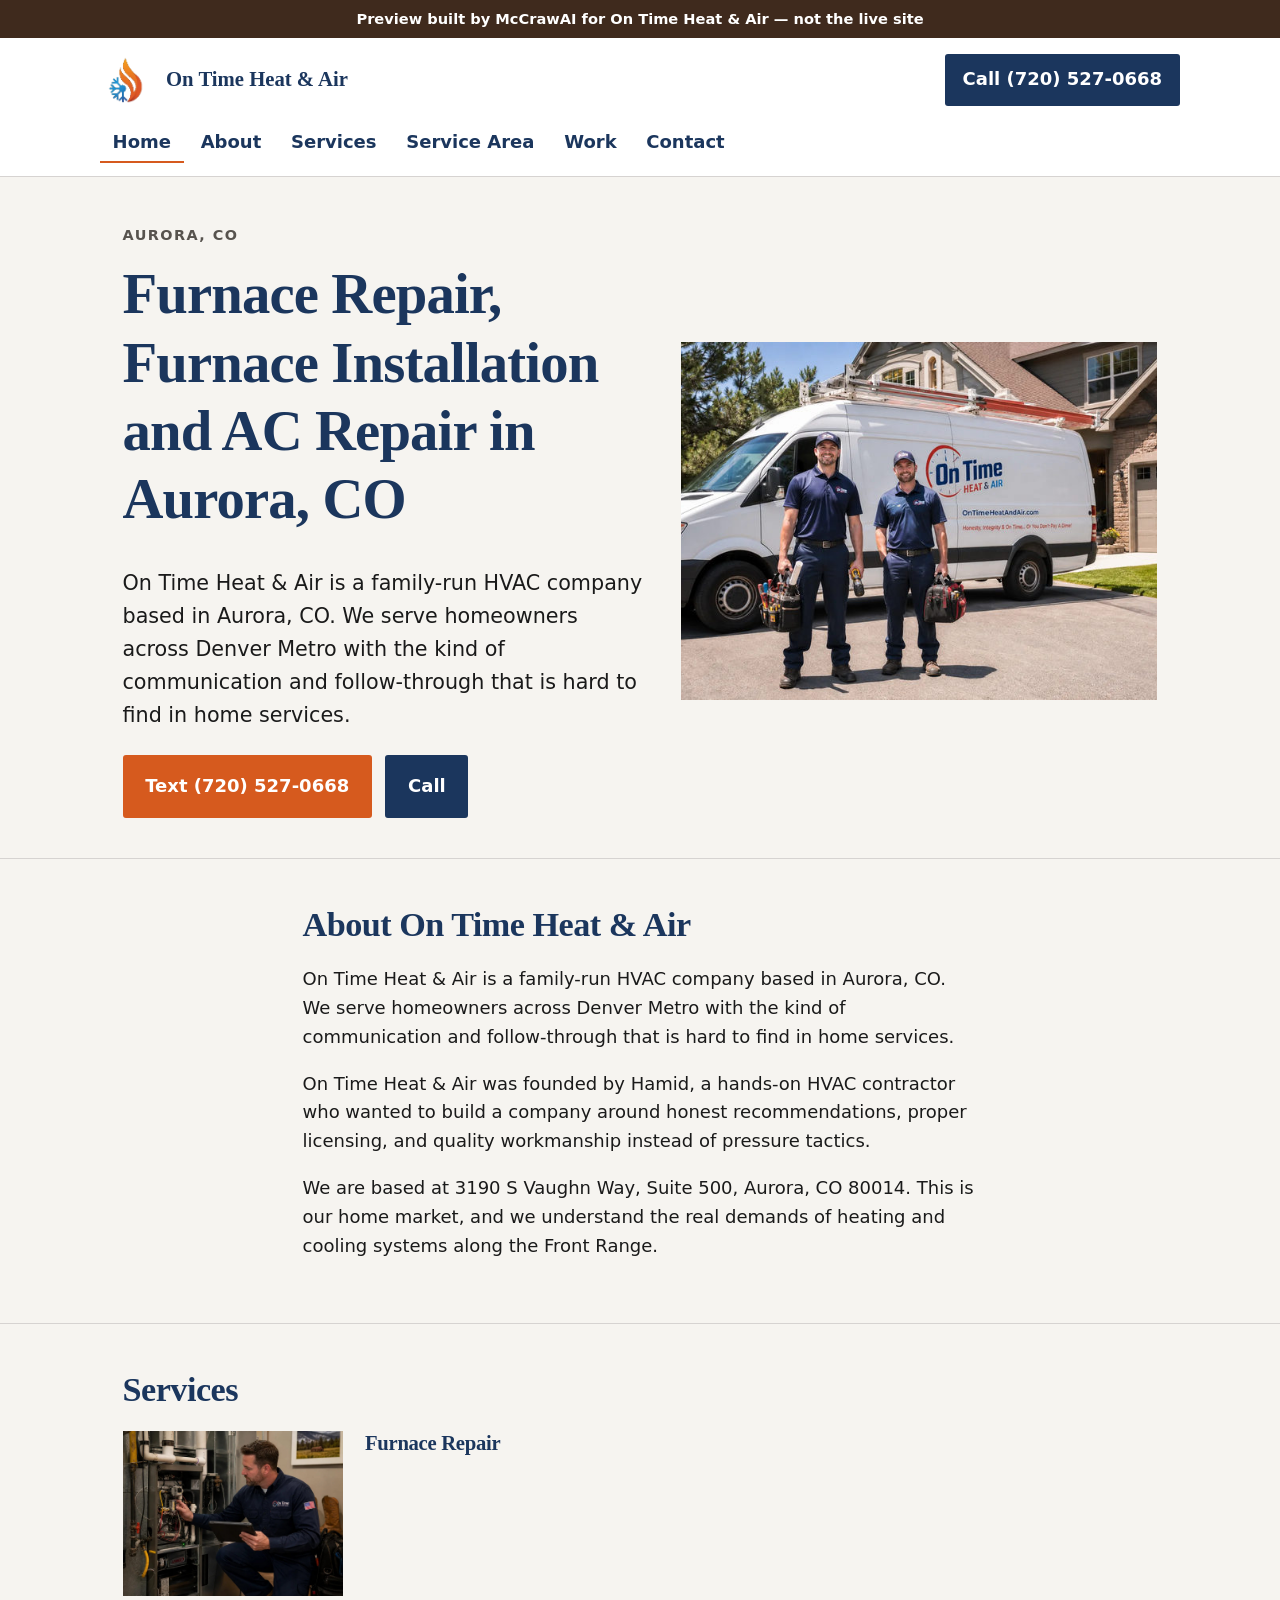
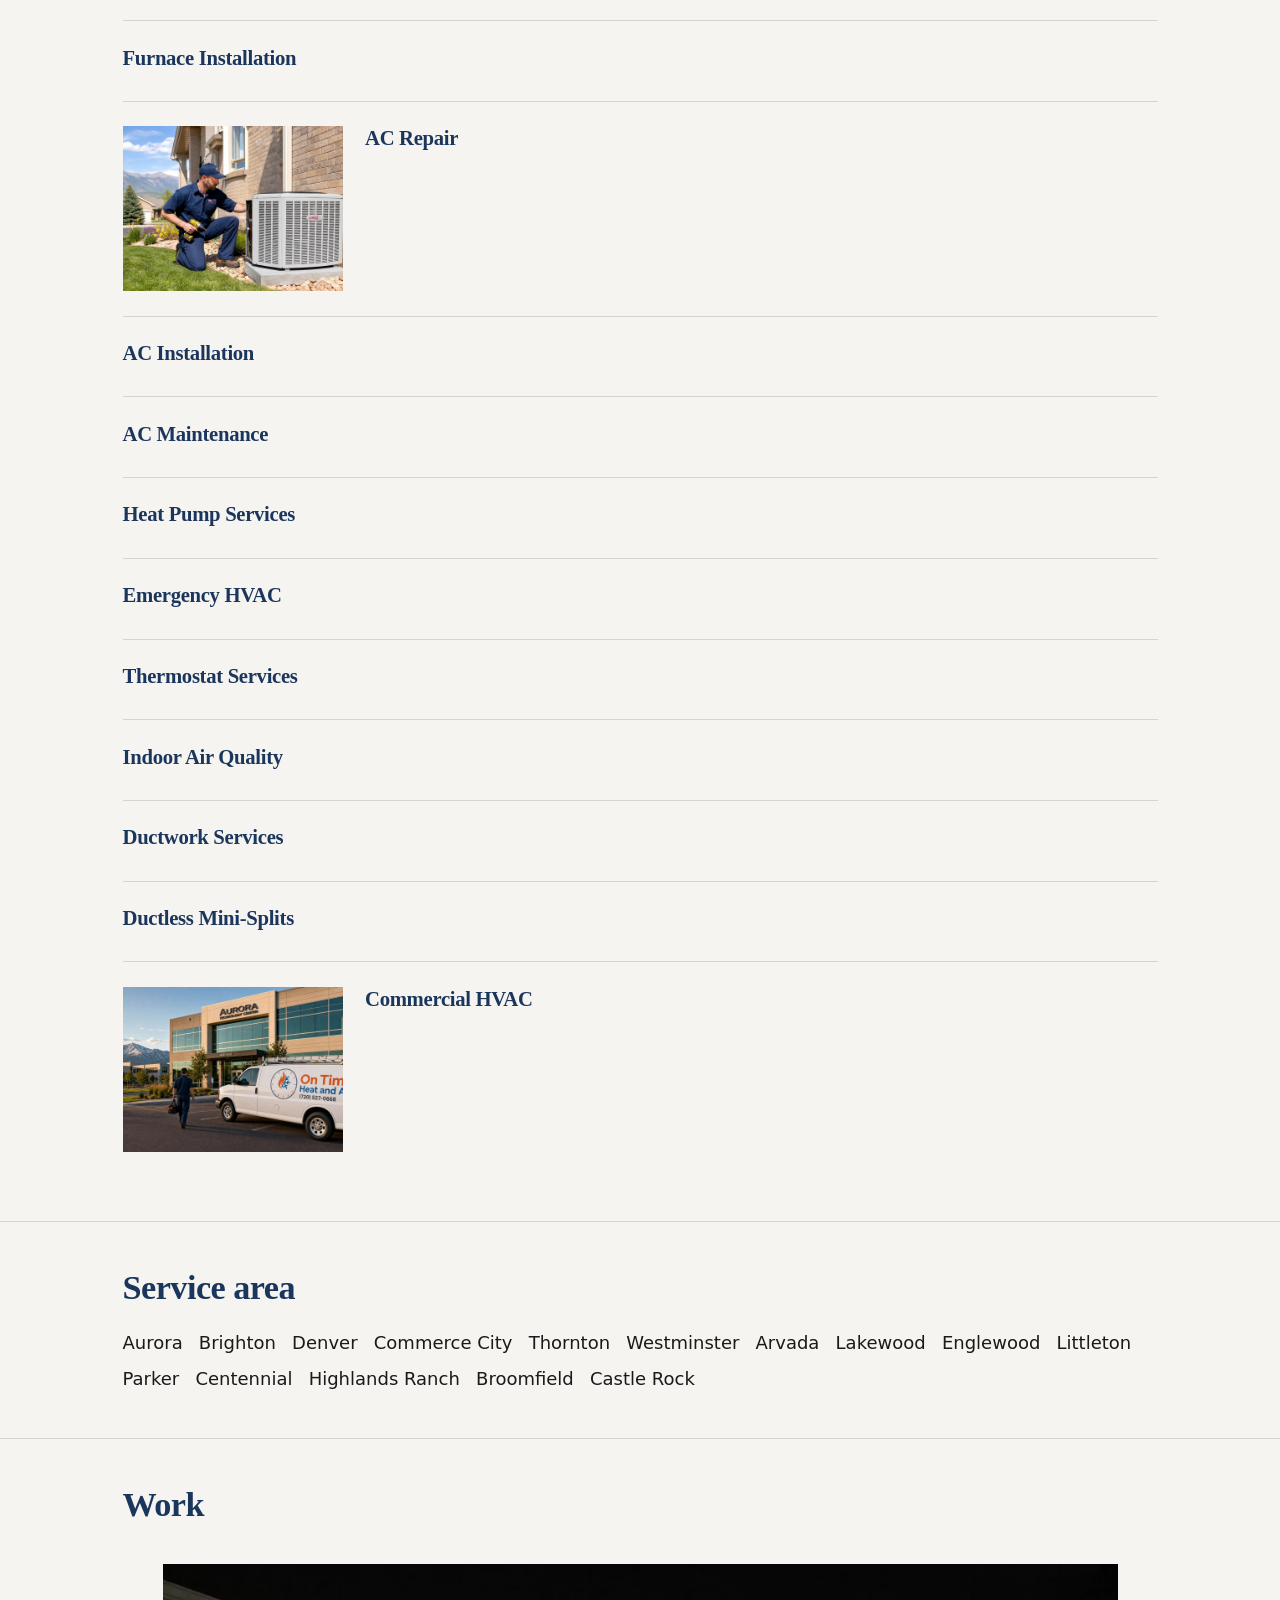
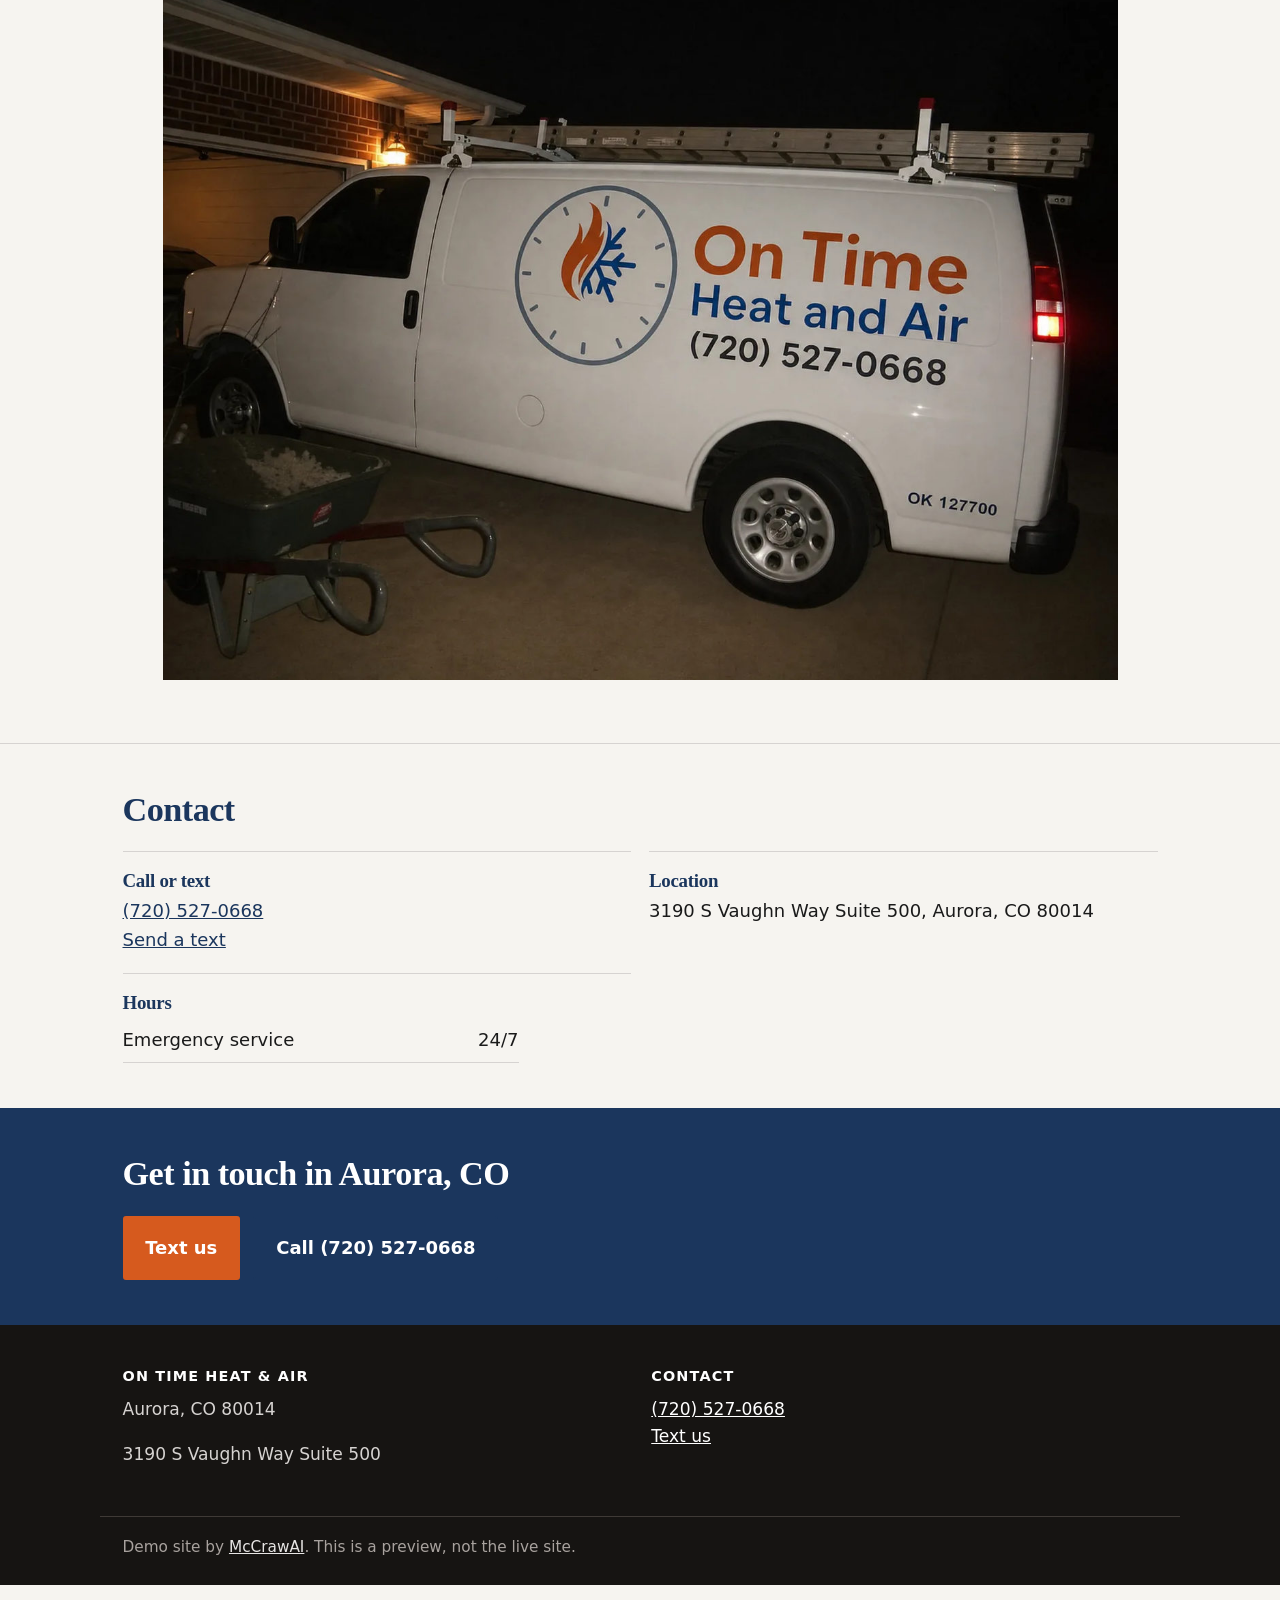
==== index.html @ d41e5fa9 "Publish preview demo for On Time Heat & Air" ====
<!doctype html>
<html lang="en">
<head>
<meta charset="utf-8">
<meta name="viewport" content="width=device-width,initial-scale=1">
<title>On Time Heat &amp; Air | Aurora, CO 80014</title>
<meta name="description" content="On Time Heat &amp; Air in Aurora, CO 80014 — Furnace Repair, Furnace Installation, AC Repair, AC Installation, AC Maintenance. Call (720) 527-0668.">
<meta name="robots" content="noindex,nofollow">
<link rel="canonical" href="https://mccrawaiops.github.io/demo-on-time-heat-and-air/">
<meta property="og:site_name" content="On Time Heat &amp; Air">
<meta property="og:title" content="On Time Heat &amp; Air | Aurora, CO 80014">
<meta property="og:description" content="On Time Heat &amp; Air in Aurora, CO 80014 — Furnace Repair, Furnace Installation, AC Repair, AC Installation, AC Maintenance. Call (720) 527-0668.">
<meta property="og:type" content="website">
<meta property="og:url" content="https://mccrawaiops.github.io/demo-on-time-heat-and-air/">
<meta property="og:image" content="https://mccrawaiops.github.io/demo-on-time-heat-and-air/img/hero.jpg">
<meta name="twitter:card" content="summary">
<meta name="theme-color" content="#1b365d">
<link rel="icon" href="img/favicon.png" type="image/png">
<link rel="apple-touch-icon" href="img/favicon.png">
<link rel="preload" as="image" href="img/hero-sm.jpg">
<link rel="stylesheet" href="styles.css">
<script type="application/ld+json">{"@context":"https://schema.org","@graph":[{"@type":"LocalBusiness","@id":"https://mccrawaiops.github.io/demo-on-time-heat-and-air/#business","name":"On Time Heat & Air","url":"https://mccrawaiops.github.io/demo-on-time-heat-and-air/","telephone":"+17205270668","address":{"@type":"PostalAddress","streetAddress":"3190 S Vaughn Way Suite 500","addressLocality":"Aurora","addressRegion":"CO","postalCode":"80014","addressCountry":"US"},"areaServed":[{"@type":"Place","name":"Aurora"},{"@type":"Place","name":"Brighton"},{"@type":"Place","name":"Denver"},{"@type":"Place","name":"Commerce City"},{"@type":"Place","name":"Thornton"},{"@type":"Place","name":"Westminster"},{"@type":"Place","name":"Arvada"},{"@type":"Place","name":"Lakewood"},{"@type":"Place","name":"Englewood"},{"@type":"Place","name":"Littleton"},{"@type":"Place","name":"Parker"},{"@type":"Place","name":"Centennial"},{"@type":"Place","name":"Highlands Ranch"},{"@type":"Place","name":"Broomfield"},{"@type":"Place","name":"Castle Rock"}],"description":"On Time Heat & Air is a family-run HVAC company based in Aurora, CO. We serve homeowners across Denver Metro with the kind of communication and follow-through that is hard to find in home services.\n\nOn Time Heat & Air was founded by Hamid, a hands-on HVAC contractor who wanted to build a company around honest recommendations, proper licensing, and quality workmanship instead of pressure tactics.\n\nWe are based at 3190 S Vaughn Way, Suite 500, Aurora, CO 80014. This is our home market, and we understand the real demands of heating and cooling systems along the Front Range.","logo":"https://mccrawaiops.github.io/demo-on-time-heat-and-air/img/logo.png","image":"https://mccrawaiops.github.io/demo-on-time-heat-and-air/img/hero.jpg"},{"@type":"WebPage","@id":"https://mccrawaiops.github.io/demo-on-time-heat-and-air/","url":"https://mccrawaiops.github.io/demo-on-time-heat-and-air/","name":"On Time Heat & Air","about":{"@id":"https://mccrawaiops.github.io/demo-on-time-heat-and-air/#business"}}]}</script>
</head>
<body class="has-sticky">
<div class="preview-ribbon">Preview built by McCrawAI for On Time Heat &amp; Air — not the live site</div>
<a class="skip" href="#main">Skip to content</a>
<header class="top" id="top">
  <div class="wrap bar">
    <a href="index.html" class="brand"><img src="img/logo.png" width="234" height="214" alt="On Time Heat &amp; Air"><span class="wordmark">On Time Heat &amp; Air</span></a>
    <a class="callbtn" href="tel:+17205270668">Call (720) 527-0668</a>
  </div>
  <nav class="wrap nav" aria-label="Main"><a href="index.html#top" aria-current="page">Home</a><a href="index.html#about">About</a><a href="index.html#services">Services</a><a href="index.html#area">Service Area</a><a href="index.html#work">Work</a><a href="index.html#contact">Contact</a></nav>
</header>
<main id="main">
<section class="hero"><div class="wrap hero-grid has-photo"><div><p class="eyebrow">Aurora, CO</p><h1>Furnace Repair, Furnace Installation and AC Repair in Aurora, CO</h1><p class="lead">On Time Heat &amp; Air is a family-run HVAC company based in Aurora, CO. We serve homeowners across Denver Metro with the kind of communication and follow-through that is hard to find in home services.</p><div class="btns"><a class="btn" href="sms:+17205270668?&body=Hi%2C%20I%20would%20like%20to%20ask%20about%20a%20project.">Text (720) 527-0668</a><a class="btn alt" href="tel:+17205270668">Call</a></div></div><div class="hero-photo"><img src="img/hero.jpg" srcset="img/hero-sm.jpg 800w, img/hero.jpg 1600w" sizes="(max-width:700px) 100vw, 60vw" width="1600" height="900" alt="On Time Heat &amp; Air technicians standing with a marked company van" fetchpriority="high" decoding="async"></div></div></section>
<section class="sec" id="about"><div class="wrap about"><h2>About On Time Heat &amp; Air</h2><p>On Time Heat &amp; Air is a family-run HVAC company based in Aurora, CO. We serve homeowners across Denver Metro with the kind of communication and follow-through that is hard to find in home services.</p><p>On Time Heat &amp; Air was founded by Hamid, a hands-on HVAC contractor who wanted to build a company around honest recommendations, proper licensing, and quality workmanship instead of pressure tactics.</p><p>We are based at 3190 S Vaughn Way, Suite 500, Aurora, CO 80014. This is our home market, and we understand the real demands of heating and cooling systems along the Front Range.</p></div></section>
<section class="sec" id="services"><div class="wrap"><h2>Services</h2><article class="svc has-photo"><div><img src="img/furnace.jpg" srcset="img/furnace-sm.jpg 700w, img/furnace.jpg 1400w" sizes="(max-width:700px) 100vw, 60vw" width="1400" height="788" alt="Residential furnace work" loading="lazy" decoding="async"></div><div><h3>Furnace Repair</h3></div></article><article class="svc"><div><h3>Furnace Installation</h3></div></article><article class="svc has-photo"><div><img src="img/ac-repair.jpg" srcset="img/ac-repair-sm.jpg 700w, img/ac-repair.jpg 1400w" sizes="(max-width:700px) 100vw, 60vw" width="1400" height="788" alt="Residential air conditioning repair" loading="lazy" decoding="async"></div><div><h3>AC Repair</h3></div></article><article class="svc"><div><h3>AC Installation</h3></div></article><article class="svc"><div><h3>AC Maintenance</h3></div></article><article class="svc"><div><h3>Heat Pump Services</h3></div></article><article class="svc"><div><h3>Emergency HVAC</h3></div></article><article class="svc"><div><h3>Thermostat Services</h3></div></article><article class="svc"><div><h3>Indoor Air Quality</h3></div></article><article class="svc"><div><h3>Ductwork Services</h3></div></article><article class="svc"><div><h3>Ductless Mini-Splits</h3></div></article><article class="svc has-photo"><div><img src="img/commercial.jpg" srcset="img/commercial-sm.jpg 700w, img/commercial.jpg 1400w" sizes="(max-width:700px) 100vw, 60vw" width="1400" height="788" alt="Commercial HVAC work" loading="lazy" decoding="async"></div><div><h3>Commercial HVAC</h3></div></article></div></section>
<section class="sec" id="area"><div class="wrap"><h2>Service area</h2><ul class="towns"><li>Aurora</li><li>Brighton</li><li>Denver</li><li>Commerce City</li><li>Thornton</li><li>Westminster</li><li>Arvada</li><li>Lakewood</li><li>Englewood</li><li>Littleton</li><li>Parker</li><li>Centennial</li><li>Highlands Ranch</li><li>Broomfield</li><li>Castle Rock</li></ul></div></section>
<section class="sec" id="work"><div class="wrap"><h2>Work</h2><div class="gallery"><figure><img src="img/van.jpg" srcset="img/van-sm.jpg 700w, img/van.jpg 1400w" sizes="(max-width:700px) 100vw, 60vw" width="1400" height="1050" alt="On Time Heat &amp; Air van showing the company name and phone number" loading="lazy" decoding="async"></figure></div></div></section>
<section class="sec" id="contact"><div class="wrap"><h2>Contact</h2><div class="contact-list"><div class="contact-item"><h2>Call or text</h2><p><a href="tel:+17205270668">(720) 527-0668</a></p><p><a href="sms:+17205270668?&body=Hi%2C%20I%20would%20like%20to%20ask%20about%20a%20project.">Send a text</a></p></div><div class="contact-item"><h2>Location</h2><p>3190 S Vaughn Way Suite 500, Aurora, CO 80014</p></div><div class="contact-item"><h2>Hours</h2><ul class="hours"><li><span>Emergency service</span><span>24/7</span></li></ul></div></div></div></section>
</main>
<section class="cta-band"><div class="wrap"><h2>Get in touch in Aurora, CO</h2><div class="btns"><a class="btn" href="sms:+17205270668?&body=Hi%2C%20I%20would%20like%20to%20ask%20about%20a%20project.">Text us</a><a class="btn alt" href="tel:+17205270668">Call (720) 527-0668</a></div></div></section>
<footer class="foot">
  <div class="wrap cols">
    <div>
      <h3>On Time Heat &amp; Air</h3>
      <p>Aurora, CO 80014</p>
      <p>3190 S Vaughn Way Suite 500</p>
    </div>
    <div>
      <h3>Contact</h3>
      <p>
        <a href="tel:+17205270668">(720) 527-0668</a><br>
        <a href="sms:+17205270668?&body=Hi%2C%20I%20would%20like%20to%20ask%20about%20a%20project.">Text us</a><br>
        
      </p>
    </div>
    
  </div>
  <div class="wrap credit">Demo site by <a href="https://mccrawai.com">McCrawAI</a>. This is a preview, not the live site.</div>
</footer>
<nav class="sticky" aria-label="Quick contact"><a class="sticky-call" href="tel:+17205270668">Call (720) 527-0668</a><a class="sticky-text" href="sms:+17205270668?&body=Hi%2C%20I%20would%20like%20to%20ask%20about%20a%20project.">Text us</a></nav>
</body>
</html>
---- styles.css ----
/* Preview demo styles. System fonts only. No decorative motion. */
:root{
  --primary:#1b365d;
  --accent:#d65a1e;
  --bg:#f6f4f0;
  --ink:#1a1a1a;
  --muted:#57534e;
  --paper:#fff;
  --line:#d6d3d1;
  --header:#ffffff;
  --header-ink:#1b365d;
  --ribbon:#3f2a1d;
}
*,*::before,*::after{box-sizing:border-box}
html{font-size:18px;scroll-behavior:smooth}
body{
  margin:0;
  font-family:system-ui,-apple-system,"Segoe UI",Roboto,Arial,sans-serif;
  color:var(--ink);
  background:var(--bg);
  line-height:1.6;
  padding-bottom:0;
}
body.has-sticky{padding-bottom:3.75rem}
img{max-width:100%;height:auto;display:block}
a{color:var(--primary)}
a:focus-visible,button:focus-visible{outline:3px solid var(--accent);outline-offset:3px}
h1,h2,h3{
  font-family:Georgia,"Iowan Old Style","Palatino Linotype",Palatino,"Times New Roman",serif;
  font-weight:700;
  line-height:1.2;
  letter-spacing:-0.015em;
  color:var(--primary);
  margin:0 0 .6em;
}
h1{font-size:clamp(2rem,5vw,3.15rem)}
h2{font-size:clamp(1.45rem,3vw,1.9rem)}
h3{font-size:1.15rem}
p{margin:0 0 1em}
.wrap{max-width:1080px;margin:0 auto;padding:0 1.25rem}
.skip{position:absolute;left:-999px}
.skip:focus{left:1rem;top:1rem;background:#fff;padding:.5rem .75rem;z-index:20}

.preview-ribbon{
  background:var(--ribbon);
  color:#fff;
  text-align:center;
  font-size:.8125rem;
  font-weight:650;
  line-height:1.4;
  padding:.5rem 1rem;
}

.top{
  background:var(--header);
  border-bottom:1px solid var(--line);
  position:sticky;
  top:0;
  z-index:5;
  color:var(--header-ink);
}
.bar{display:flex;align-items:center;justify-content:space-between;gap:1rem;padding:.85rem 0}
.brand{display:flex;align-items:center;gap:.75rem;text-decoration:none;color:var(--header-ink);min-width:0}
.brand img{height:48px;width:auto;max-width:220px}
.wordmark{font-family:Georgia,"Iowan Old Style",Palatino,serif;font-weight:700;font-size:1.15rem;line-height:1.2}
.callbtn{
  background:var(--primary);
  color:#fff;
  text-decoration:none;
  font-weight:700;
  padding:.65rem 1rem;
  border-radius:3px;
  white-space:nowrap;
}
.nav{display:flex;gap:.25rem;padding:0 0 .75rem;overflow-x:auto}
.nav a{text-decoration:none;color:var(--header-ink);font-weight:600;padding:.35rem .7rem;white-space:nowrap}
.nav a[aria-current="page"]{color:var(--primary);box-shadow:inset 0 -2px 0 var(--accent)}

.hero{padding:2.6rem 0 2.2rem}
.hero-grid{display:grid;gap:1.75rem;align-items:center}
@media(min-width:800px){
  .hero-grid.has-photo{grid-template-columns:1.05fr .95fr}
}
.eyebrow{
  font-size:.8rem;
  font-weight:700;
  letter-spacing:.1em;
  text-transform:uppercase;
  color:var(--muted);
  margin:0 0 .75rem;
}
.lead{font-size:1.15rem;max-width:36rem}
.hero-photo img{width:100%;aspect-ratio:4/3;object-fit:cover;background:var(--line)}

.btns{display:flex;flex-wrap:wrap;gap:.75rem;margin:1.25rem 0 0}
.btn{
  display:inline-block;
  background:var(--accent);
  color:#fff;
  text-decoration:none;
  font-weight:700;
  padding:.85rem 1.15rem;
  border-radius:3px;
  border:2px solid var(--accent);
}
.btn.alt{background:var(--primary);border-color:var(--primary);color:#fff}
.btn.ghost{background:transparent;color:var(--primary);border-color:var(--primary)}

.sec{padding:2.5rem 0;border-top:1px solid var(--line)}
.about{max-width:40rem}

.svc{
  display:grid;
  gap:1.25rem;
  padding:1.35rem 0;
  border-top:1px solid var(--line);
  align-items:start;
}
.svc:first-of-type{border-top:0;padding-top:0}
@media(min-width:700px){
  .svc.has-photo{grid-template-columns:220px 1fr}
}
.svc img{width:100%;aspect-ratio:4/3;object-fit:cover;background:var(--line)}
.svc h3{margin-bottom:.35rem}
.svc p{margin:0;color:var(--ink)}

.gallery{
  display:grid;
  gap:.75rem;
  grid-template-columns:repeat(auto-fit,minmax(220px,1fr));
  margin-top:1rem;
}
.gallery img{width:100%;aspect-ratio:4/3;object-fit:cover;background:var(--line)}

.towns{margin:0;padding:0;list-style:none;display:flex;flex-wrap:wrap;gap:.4rem .9rem}
.towns li{margin:0}
.hours{margin:0;padding:0;list-style:none}
.hours li{display:flex;gap:1rem;justify-content:space-between;max-width:22rem;border-bottom:1px solid var(--line);padding:.4rem 0}

.contact-list{display:grid;gap:1rem}
@media(min-width:700px){.contact-list{grid-template-columns:repeat(2,1fr)}}
.contact-item{border-top:1px solid var(--line);padding:1rem 0 0}
.contact-item h2,.contact-item h3{margin:0 0 .25rem;font-size:1.05rem}
.contact-item p{margin:0}

.cta-band{background:var(--primary);color:#f7f4ef;padding:2.5rem 0}
.cta-band h2{color:#fff}
.cta-band .btn.ghost{border-color:#fff;color:#fff}

.foot{background:#161412;color:#d6d3d1;padding:2.4rem 0 1.4rem;font-size:.95rem}
.foot a{color:#fff}
.cols{display:grid;gap:1.25rem;grid-template-columns:repeat(auto-fit,minmax(180px,1fr))}
.foot h3{color:#fff;font-family:system-ui,-apple-system,"Segoe UI",sans-serif;font-size:.8rem;letter-spacing:.08em;text-transform:uppercase;margin:0 0 .6rem}
.credit{margin-top:1.75rem;padding-top:1rem;border-top:1px solid #3f3a36;font-size:.85rem;color:#a8a29e}
.credit a{color:#e7e5e4}

.sticky{display:none}
@media(max-width:899px){
  body.has-sticky .sticky{
    display:flex;
    position:fixed;
    bottom:0;left:0;right:0;
    z-index:6;
  }
  .sticky a{
    flex:1;
    text-align:center;
    text-decoration:none;
    color:#fff;
    font-weight:800;
    padding:.95rem .5rem;
  }
  .sticky-call{background:var(--primary)}
  .sticky-text{background:var(--accent)}
}

@media(prefers-reduced-motion:reduce){
  html{scroll-behavior:auto}
  *,*::before,*::after{animation:none !important;transition:none !important}
}
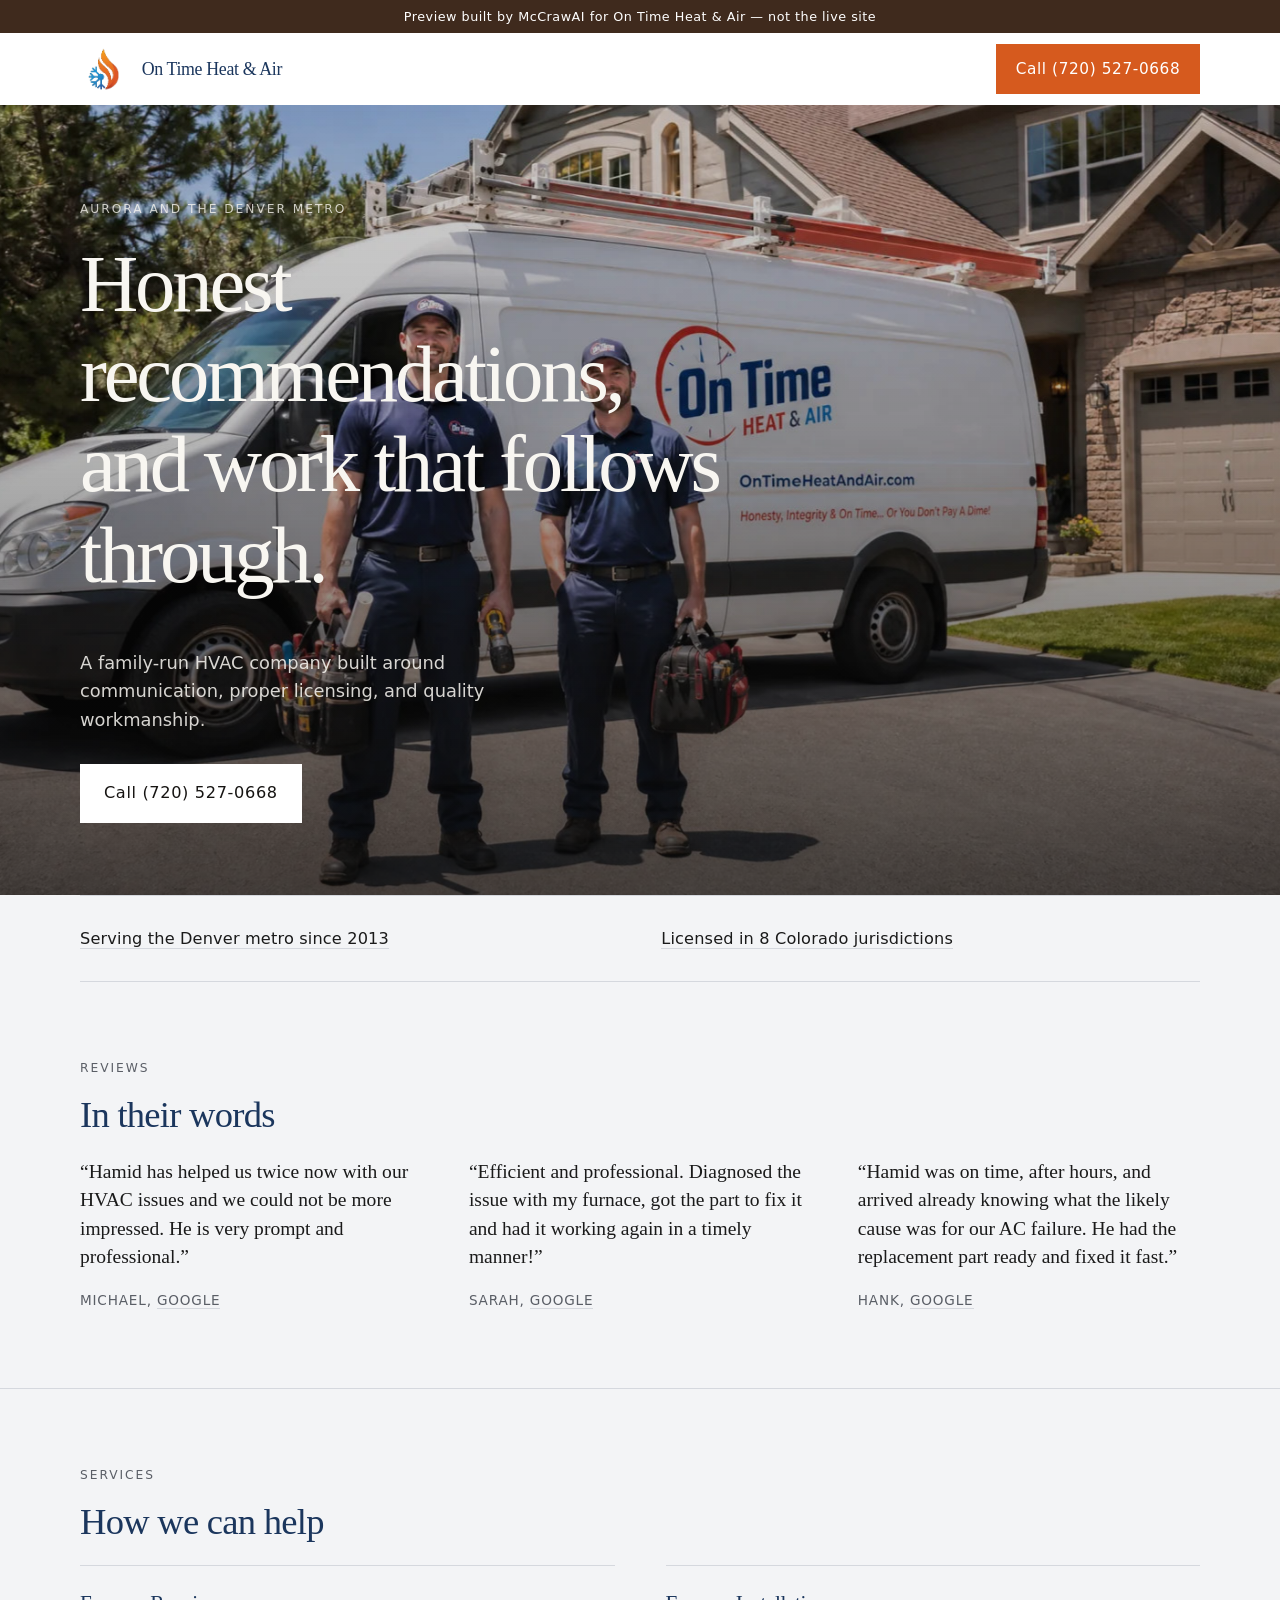
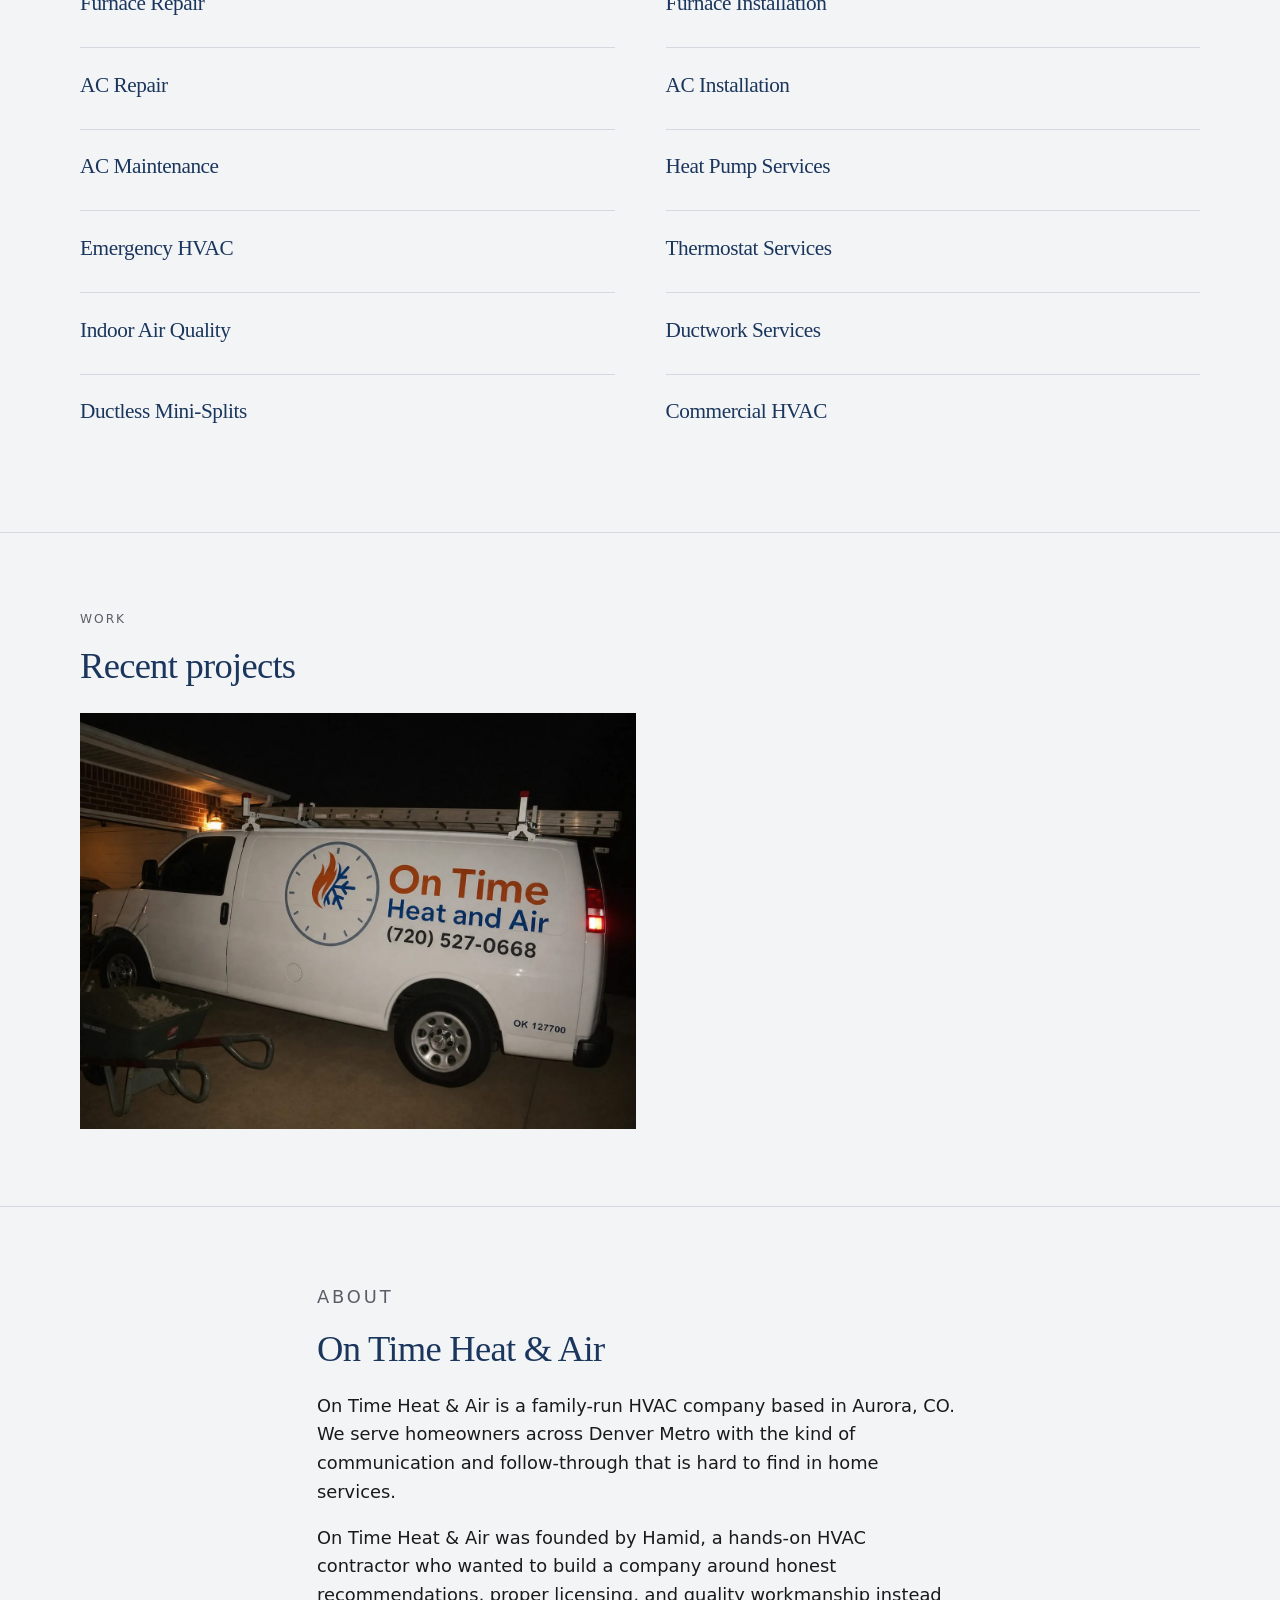
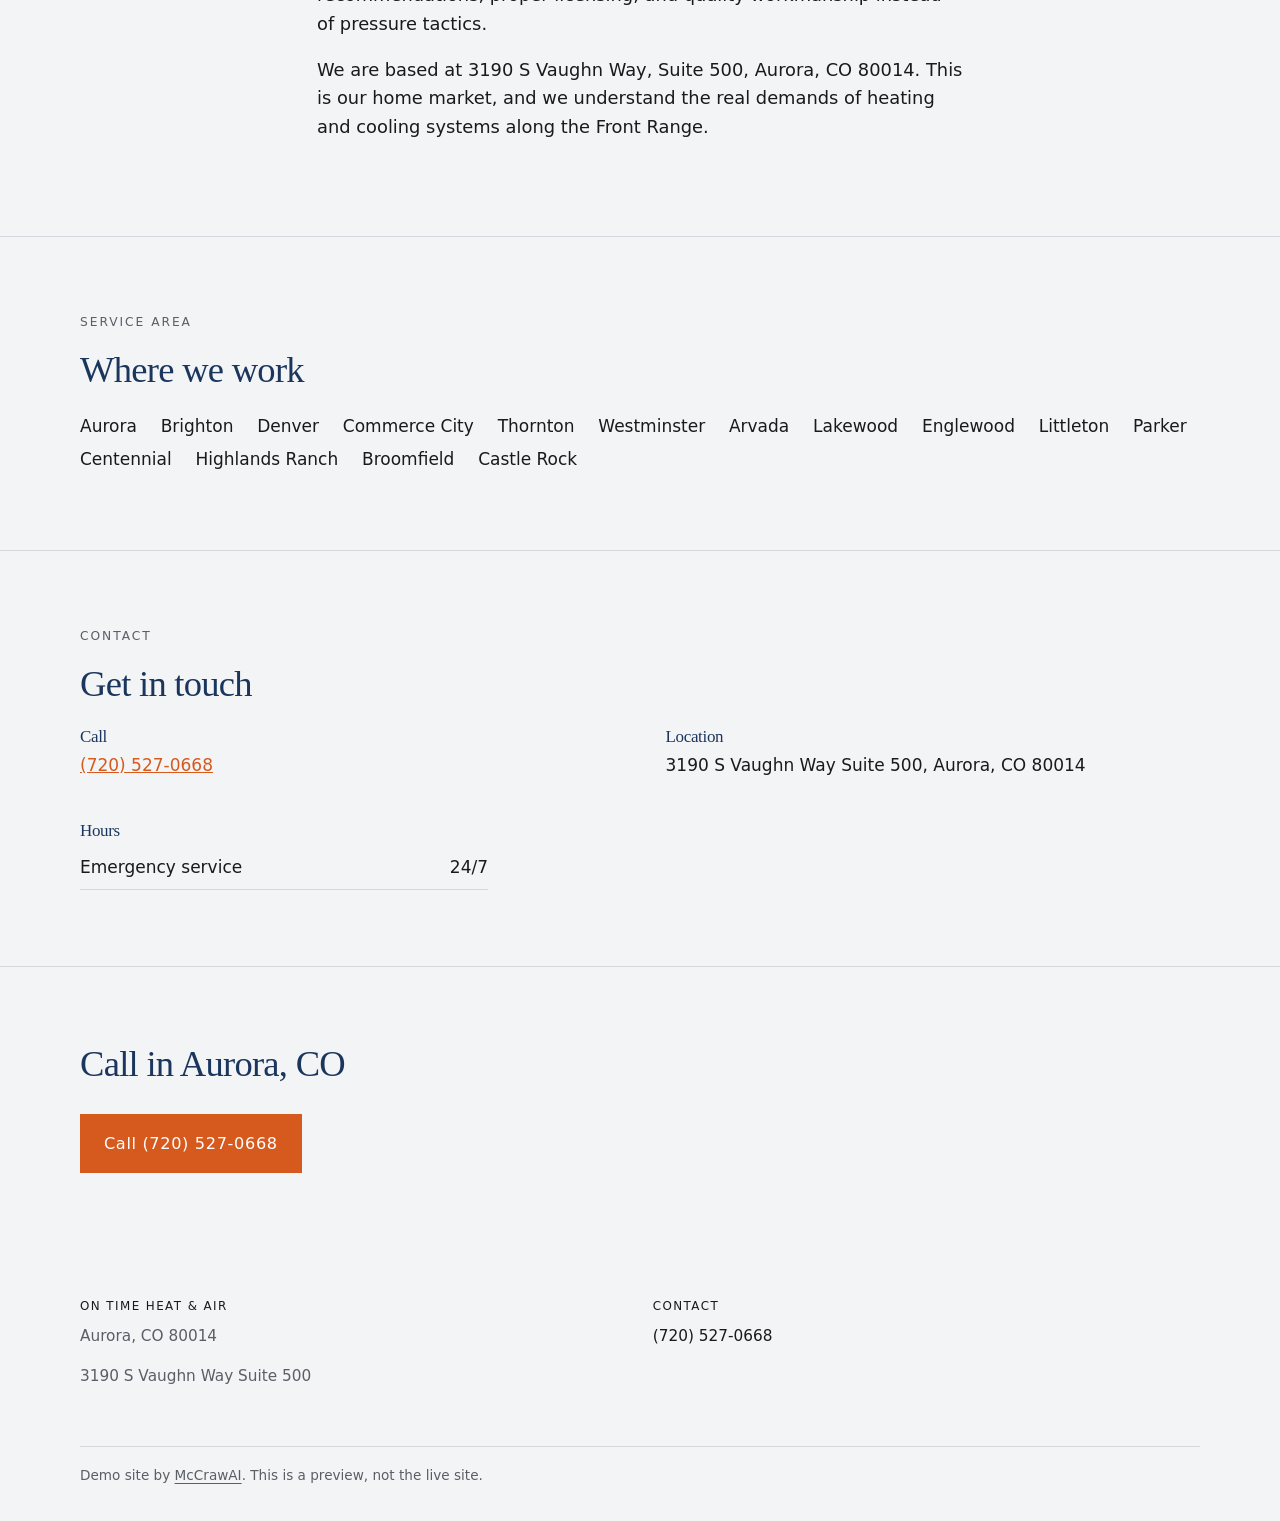
==== commit dff66f1f: "Publish preview demo for On Time Heat & Air" ====
--- a/index.html
+++ b/index.html
@@ -4,24 +4,24 @@
 <meta charset="utf-8">
 <meta name="viewport" content="width=device-width,initial-scale=1">
 <title>On Time Heat &amp; Air | Aurora, CO 80014</title>
-<meta name="description" content="On Time Heat &amp; Air in Aurora, CO 80014 — Furnace Repair, Furnace Installation, AC Repair, AC Installation, AC Maintenance. Call (720) 527-0668.">
+<meta name="description" content="On Time Heat &amp; Air in Aurora, CO 80014 — Honest recommendations, and work that follows through. Call (720) 527-0668.">
 <meta name="robots" content="noindex,nofollow">
 <link rel="canonical" href="https://mccrawaiops.github.io/demo-on-time-heat-and-air/">
 <meta property="og:site_name" content="On Time Heat &amp; Air">
 <meta property="og:title" content="On Time Heat &amp; Air | Aurora, CO 80014">
-<meta property="og:description" content="On Time Heat &amp; Air in Aurora, CO 80014 — Furnace Repair, Furnace Installation, AC Repair, AC Installation, AC Maintenance. Call (720) 527-0668.">
+<meta property="og:description" content="On Time Heat &amp; Air in Aurora, CO 80014 — Honest recommendations, and work that follows through. Call (720) 527-0668.">
 <meta property="og:type" content="website">
 <meta property="og:url" content="https://mccrawaiops.github.io/demo-on-time-heat-and-air/">
 <meta property="og:image" content="https://mccrawaiops.github.io/demo-on-time-heat-and-air/img/hero.jpg">
 <meta name="twitter:card" content="summary">
-<meta name="theme-color" content="#1b365d">
+<meta name="theme-color" content="#f3f4f6">
 <link rel="icon" href="img/favicon.png" type="image/png">
 <link rel="apple-touch-icon" href="img/favicon.png">
-<link rel="preload" as="image" href="img/hero-sm.jpg">
+<link rel="preload" as="image" href="img/hero-sm.jpg" imagesrcset="img/hero-sm.jpg 800w, img/hero.jpg 1600w" imagesizes="100vw">
 <link rel="stylesheet" href="styles.css">
 <script type="application/ld+json">{"@context":"https://schema.org","@graph":[{"@type":"LocalBusiness","@id":"https://mccrawaiops.github.io/demo-on-time-heat-and-air/#business","name":"On Time Heat & Air","url":"https://mccrawaiops.github.io/demo-on-time-heat-and-air/","telephone":"+17205270668","address":{"@type":"PostalAddress","streetAddress":"3190 S Vaughn Way Suite 500","addressLocality":"Aurora","addressRegion":"CO","postalCode":"80014","addressCountry":"US"},"areaServed":[{"@type":"Place","name":"Aurora"},{"@type":"Place","name":"Brighton"},{"@type":"Place","name":"Denver"},{"@type":"Place","name":"Commerce City"},{"@type":"Place","name":"Thornton"},{"@type":"Place","name":"Westminster"},{"@type":"Place","name":"Arvada"},{"@type":"Place","name":"Lakewood"},{"@type":"Place","name":"Englewood"},{"@type":"Place","name":"Littleton"},{"@type":"Place","name":"Parker"},{"@type":"Place","name":"Centennial"},{"@type":"Place","name":"Highlands Ranch"},{"@type":"Place","name":"Broomfield"},{"@type":"Place","name":"Castle Rock"}],"description":"On Time Heat & Air is a family-run HVAC company based in Aurora, CO. We serve homeowners across Denver Metro with the kind of communication and follow-through that is hard to find in home services.\n\nOn Time Heat & Air was founded by Hamid, a hands-on HVAC contractor who wanted to build a company around honest recommendations, proper licensing, and quality workmanship instead of pressure tactics.\n\nWe are based at 3190 S Vaughn Way, Suite 500, Aurora, CO 80014. This is our home market, and we understand the real demands of heating and cooling systems along the Front Range.","logo":"https://mccrawaiops.github.io/demo-on-time-heat-and-air/img/logo.png","image":"https://mccrawaiops.github.io/demo-on-time-heat-and-air/img/hero.jpg"},{"@type":"WebPage","@id":"https://mccrawaiops.github.io/demo-on-time-heat-and-air/","url":"https://mccrawaiops.github.io/demo-on-time-heat-and-air/","name":"On Time Heat & Air","about":{"@id":"https://mccrawaiops.github.io/demo-on-time-heat-and-air/#business"}}]}</script>
 </head>
-<body class="has-sticky">
+<body class="layout-crisp base-light">
 <div class="preview-ribbon">Preview built by McCrawAI for On Time Heat &amp; Air — not the live site</div>
 <a class="skip" href="#main">Skip to content</a>
 <header class="top" id="top">
@@ -29,17 +29,18 @@
     <a href="index.html" class="brand"><img src="img/logo.png" width="234" height="214" alt="On Time Heat &amp; Air"><span class="wordmark">On Time Heat &amp; Air</span></a>
     <a class="callbtn" href="tel:+17205270668">Call (720) 527-0668</a>
   </div>
-  <nav class="wrap nav" aria-label="Main"><a href="index.html#top" aria-current="page">Home</a><a href="index.html#about">About</a><a href="index.html#services">Services</a><a href="index.html#area">Service Area</a><a href="index.html#work">Work</a><a href="index.html#contact">Contact</a></nav>
 </header>
 <main id="main">
-<section class="hero"><div class="wrap hero-grid has-photo"><div><p class="eyebrow">Aurora, CO</p><h1>Furnace Repair, Furnace Installation and AC Repair in Aurora, CO</h1><p class="lead">On Time Heat &amp; Air is a family-run HVAC company based in Aurora, CO. We serve homeowners across Denver Metro with the kind of communication and follow-through that is hard to find in home services.</p><div class="btns"><a class="btn" href="sms:+17205270668?&body=Hi%2C%20I%20would%20like%20to%20ask%20about%20a%20project.">Text (720) 527-0668</a><a class="btn alt" href="tel:+17205270668">Call</a></div></div><div class="hero-photo"><img src="img/hero.jpg" srcset="img/hero-sm.jpg 800w, img/hero.jpg 1600w" sizes="(max-width:700px) 100vw, 60vw" width="1600" height="900" alt="On Time Heat &amp; Air technicians standing with a marked company van" fetchpriority="high" decoding="async"></div></div></section>
-<section class="sec" id="about"><div class="wrap about"><h2>About On Time Heat &amp; Air</h2><p>On Time Heat &amp; Air is a family-run HVAC company based in Aurora, CO. We serve homeowners across Denver Metro with the kind of communication and follow-through that is hard to find in home services.</p><p>On Time Heat &amp; Air was founded by Hamid, a hands-on HVAC contractor who wanted to build a company around honest recommendations, proper licensing, and quality workmanship instead of pressure tactics.</p><p>We are based at 3190 S Vaughn Way, Suite 500, Aurora, CO 80014. This is our home market, and we understand the real demands of heating and cooling systems along the Front Range.</p></div></section>
-<section class="sec" id="services"><div class="wrap"><h2>Services</h2><article class="svc has-photo"><div><img src="img/furnace.jpg" srcset="img/furnace-sm.jpg 700w, img/furnace.jpg 1400w" sizes="(max-width:700px) 100vw, 60vw" width="1400" height="788" alt="Residential furnace work" loading="lazy" decoding="async"></div><div><h3>Furnace Repair</h3></div></article><article class="svc"><div><h3>Furnace Installation</h3></div></article><article class="svc has-photo"><div><img src="img/ac-repair.jpg" srcset="img/ac-repair-sm.jpg 700w, img/ac-repair.jpg 1400w" sizes="(max-width:700px) 100vw, 60vw" width="1400" height="788" alt="Residential air conditioning repair" loading="lazy" decoding="async"></div><div><h3>AC Repair</h3></div></article><article class="svc"><div><h3>AC Installation</h3></div></article><article class="svc"><div><h3>AC Maintenance</h3></div></article><article class="svc"><div><h3>Heat Pump Services</h3></div></article><article class="svc"><div><h3>Emergency HVAC</h3></div></article><article class="svc"><div><h3>Thermostat Services</h3></div></article><article class="svc"><div><h3>Indoor Air Quality</h3></div></article><article class="svc"><div><h3>Ductwork Services</h3></div></article><article class="svc"><div><h3>Ductless Mini-Splits</h3></div></article><article class="svc has-photo"><div><img src="img/commercial.jpg" srcset="img/commercial-sm.jpg 700w, img/commercial.jpg 1400w" sizes="(max-width:700px) 100vw, 60vw" width="1400" height="788" alt="Commercial HVAC work" loading="lazy" decoding="async"></div><div><h3>Commercial HVAC</h3></div></article></div></section>
-<section class="sec" id="area"><div class="wrap"><h2>Service area</h2><ul class="towns"><li>Aurora</li><li>Brighton</li><li>Denver</li><li>Commerce City</li><li>Thornton</li><li>Westminster</li><li>Arvada</li><li>Lakewood</li><li>Englewood</li><li>Littleton</li><li>Parker</li><li>Centennial</li><li>Highlands Ranch</li><li>Broomfield</li><li>Castle Rock</li></ul></div></section>
-<section class="sec" id="work"><div class="wrap"><h2>Work</h2><div class="gallery"><figure><img src="img/van.jpg" srcset="img/van-sm.jpg 700w, img/van.jpg 1400w" sizes="(max-width:700px) 100vw, 60vw" width="1400" height="1050" alt="On Time Heat &amp; Air van showing the company name and phone number" loading="lazy" decoding="async"></figure></div></div></section>
-<section class="sec" id="contact"><div class="wrap"><h2>Contact</h2><div class="contact-list"><div class="contact-item"><h2>Call or text</h2><p><a href="tel:+17205270668">(720) 527-0668</a></p><p><a href="sms:+17205270668?&body=Hi%2C%20I%20would%20like%20to%20ask%20about%20a%20project.">Send a text</a></p></div><div class="contact-item"><h2>Location</h2><p>3190 S Vaughn Way Suite 500, Aurora, CO 80014</p></div><div class="contact-item"><h2>Hours</h2><ul class="hours"><li><span>Emergency service</span><span>24/7</span></li></ul></div></div></div></section>
+<section class="hero hero-bleed"><div class="hero-media"><img class="hero-img" src="img/hero.jpg" srcset="img/hero-sm.jpg 800w, img/hero.jpg 1600w" sizes="100vw" width="1600" height="900" alt="On Time Heat &amp; Air technicians standing with a marked company van" fetchpriority="high" decoding="async"></div><div class="hero-copy"><p class="eyebrow">Aurora and the Denver metro</p><h1>Honest recommendations, and work that follows through.</h1><p class="lead">A family-run HVAC company built around communication, proper licensing, and quality workmanship.</p><div class="btns"><a class="btn" href="tel:+17205270668">Call (720) 527-0668</a></div></div></section>
+<section class="trust-band" id="trust"><div class="wrap"><div class="trust"><div class="trust-item"><p><a href="https://ontimeheatair.com/reviews" rel="noopener" target="_blank">Serving the Denver metro since 2013</a></p></div><div class="trust-item"><p><a href="https://ontimeheatair.com/" rel="noopener" target="_blank">Licensed in 8 Colorado jurisdictions</a></p></div></div></div></section>
+<section class="sec" id="reviews"><div class="wrap"><p class="kicker">Reviews</p><h2>In their words</h2><div class="reviews"><blockquote class="review"><p>“Hamid has helped us twice now with our HVAC issues and we could not be more impressed. He is very prompt and professional.”</p><footer>Michael, <a href="https://ontimeheatair.com/reviews" rel="noopener" target="_blank">Google</a></footer></blockquote><blockquote class="review"><p>“Efficient and professional. Diagnosed the issue with my furnace, got the part to fix it and had it working again in a timely manner!”</p><footer>Sarah, <a href="https://ontimeheatair.com/reviews" rel="noopener" target="_blank">Google</a></footer></blockquote><blockquote class="review"><p>“Hamid was on time, after hours, and arrived already knowing what the likely cause was for our AC failure. He had the replacement part ready and fixed it fast.”</p><footer>Hank, <a href="https://ontimeheatair.com/reviews" rel="noopener" target="_blank">Google</a></footer></blockquote></div></div></section>
+<section class="sec" id="services"><div class="wrap"><p class="kicker">Services</p><h2>How we can help</h2><div class="svcs"><article class="svc"><h3>Furnace Repair</h3></article><article class="svc"><h3>Furnace Installation</h3></article><article class="svc"><h3>AC Repair</h3></article><article class="svc"><h3>AC Installation</h3></article><article class="svc"><h3>AC Maintenance</h3></article><article class="svc"><h3>Heat Pump Services</h3></article><article class="svc"><h3>Emergency HVAC</h3></article><article class="svc"><h3>Thermostat Services</h3></article><article class="svc"><h3>Indoor Air Quality</h3></article><article class="svc"><h3>Ductwork Services</h3></article><article class="svc"><h3>Ductless Mini-Splits</h3></article><article class="svc"><h3>Commercial HVAC</h3></article></div></div></section>
+<section class="sec" id="work"><div class="wrap"><p class="kicker">Work</p><h2>Recent projects</h2><div class="gallery"><figure><img src="img/van.jpg" srcset="img/van-sm.jpg 700w, img/van.jpg 1400w" sizes="(max-width:700px) 100vw, 60vw" width="1400" height="1050" alt="On Time Heat &amp; Air van showing the company name and phone number" loading="lazy" decoding="async"></figure></div></div></section>
+<section class="sec" id="about"><div class="wrap about"><p class="kicker">About</p><h2>On Time Heat &amp; Air</h2><p>On Time Heat &amp; Air is a family-run HVAC company based in Aurora, CO. We serve homeowners across Denver Metro with the kind of communication and follow-through that is hard to find in home services.</p><p>On Time Heat &amp; Air was founded by Hamid, a hands-on HVAC contractor who wanted to build a company around honest recommendations, proper licensing, and quality workmanship instead of pressure tactics.</p><p>We are based at 3190 S Vaughn Way, Suite 500, Aurora, CO 80014. This is our home market, and we understand the real demands of heating and cooling systems along the Front Range.</p></div></section>
+<section class="sec" id="area"><div class="wrap"><p class="kicker">Service area</p><h2>Where we work</h2><ul class="towns"><li>Aurora</li><li>Brighton</li><li>Denver</li><li>Commerce City</li><li>Thornton</li><li>Westminster</li><li>Arvada</li><li>Lakewood</li><li>Englewood</li><li>Littleton</li><li>Parker</li><li>Centennial</li><li>Highlands Ranch</li><li>Broomfield</li><li>Castle Rock</li></ul></div></section>
+<section class="sec" id="contact"><div class="wrap"><p class="kicker">Contact</p><h2>Get in touch</h2><div class="contact-list"><div class="contact-item"><h2>Call</h2><p><a href="tel:+17205270668">(720) 527-0668</a></p></div><div class="contact-item"><h2>Location</h2><p>3190 S Vaughn Way Suite 500, Aurora, CO 80014</p></div><div class="contact-item"><h2>Hours</h2><ul class="hours"><li><span>Emergency service</span><span>24/7</span></li></ul></div></div></div></section>
 </main>
-<section class="cta-band"><div class="wrap"><h2>Get in touch in Aurora, CO</h2><div class="btns"><a class="btn" href="sms:+17205270668?&body=Hi%2C%20I%20would%20like%20to%20ask%20about%20a%20project.">Text us</a><a class="btn alt" href="tel:+17205270668">Call (720) 527-0668</a></div></div></section>
+<section class="cta-band"><div class="wrap"><h2>Call in Aurora, CO</h2><div class="btns"><a class="btn" href="tel:+17205270668">Call (720) 527-0668</a></div></div></section>
 <footer class="foot">
   <div class="wrap cols">
     <div>
@@ -51,7 +52,6 @@
       <h3>Contact</h3>
       <p>
         <a href="tel:+17205270668">(720) 527-0668</a><br>
-        <a href="sms:+17205270668?&body=Hi%2C%20I%20would%20like%20to%20ask%20about%20a%20project.">Text us</a><br>
         
       </p>
     </div>
@@ -59,6 +59,5 @@
   </div>
   <div class="wrap credit">Demo site by <a href="https://mccrawai.com">McCrawAI</a>. This is a preview, not the live site.</div>
 </footer>
-<nav class="sticky" aria-label="Quick contact"><a class="sticky-call" href="tel:+17205270668">Call (720) 527-0668</a><a class="sticky-text" href="sms:+17205270668?&body=Hi%2C%20I%20would%20like%20to%20ask%20about%20a%20project.">Text us</a></nav>
 </body>
 </html>
--- a/styles.css
+++ b/styles.css
@@ -1,180 +1,278 @@
-/* Preview demo styles. System fonts only. No decorative motion. */
+@font-face{font-family:'Instrument Serif';font-style:normal;font-weight:400;font-display:swap;src:url('fonts/instrument-serif.woff2') format('woff2')}
+@font-face{font-family:'Instrument Sans';font-style:normal;font-weight:400 700;font-display:swap;src:url('fonts/instrument-sans.woff2') format('woff2')}
+:root{--font-head:'Instrument Serif', Georgia, "Times New Roman", serif;--font-body:'Instrument Sans', system-ui, -apple-system, sans-serif;}
+
+/* Prospect demo styles. Two typefaces per site, injected as --font-head and --font-body. */
 :root{
   --primary:#1b365d;
   --accent:#d65a1e;
-  --bg:#f6f4f0;
+  --bg:#f3f4f6;
   --ink:#1a1a1a;
-  --muted:#57534e;
-  --paper:#fff;
-  --line:#d6d3d1;
+  --muted:#5a5e66;
+  --paper:#ffffff;
+  --line:#d5d8de;
   --header:#ffffff;
   --header-ink:#1b365d;
   --ribbon:#3f2a1d;
+  --font-head:Georgia,"Iowan Old Style","Times New Roman",serif;
+  --font-body:system-ui,-apple-system,"Segoe UI",sans-serif;
+  --header-h:4.25rem;
 }
 *,*::before,*::after{box-sizing:border-box}
-html{font-size:18px;scroll-behavior:smooth}
+html{font-size:17px;-webkit-text-size-adjust:100%}
 body{
   margin:0;
-  font-family:system-ui,-apple-system,"Segoe UI",Roboto,Arial,sans-serif;
+  font-family:var(--font-body);
+  font-weight:400;
   color:var(--ink);
   background:var(--bg);
   line-height:1.6;
-  padding-bottom:0;
-}
-body.has-sticky{padding-bottom:3.75rem}
+  letter-spacing:0;
+}
 img{max-width:100%;height:auto;display:block}
-a{color:var(--primary)}
-a:focus-visible,button:focus-visible{outline:3px solid var(--accent);outline-offset:3px}
+a{color:var(--accent)}
+a:focus-visible,button:focus-visible{outline:2px solid var(--accent);outline-offset:3px}
 h1,h2,h3{
-  font-family:Georgia,"Iowan Old Style","Palatino Linotype",Palatino,"Times New Roman",serif;
-  font-weight:700;
-  line-height:1.2;
-  letter-spacing:-0.015em;
+  font-family:var(--font-head);
+  font-weight:500;
+  line-height:1.12;
+  letter-spacing:-0.02em;
   color:var(--primary);
   margin:0 0 .6em;
 }
-h1{font-size:clamp(2rem,5vw,3.15rem)}
-h2{font-size:clamp(1.45rem,3vw,1.9rem)}
+h1{font-size:clamp(2.25rem,8vw,4.75rem);font-weight:500;max-width:18ch}
+h2{font-size:clamp(1.5rem,3.2vw,2.15rem)}
 h3{font-size:1.15rem}
 p{margin:0 0 1em}
-.wrap{max-width:1080px;margin:0 auto;padding:0 1.25rem}
+.wrap{width:min(1120px,100% - 2.5rem);margin-inline:auto}
 .skip{position:absolute;left:-999px}
-.skip:focus{left:1rem;top:1rem;background:#fff;padding:.5rem .75rem;z-index:20}
+.skip:focus{left:1rem;top:1rem;background:var(--paper);color:var(--ink);padding:.5rem .75rem;z-index:30}
 
 .preview-ribbon{
   background:var(--ribbon);
   color:#fff;
   text-align:center;
-  font-size:.8125rem;
-  font-weight:650;
+  font-size:.75rem;
+  font-weight:500;
+  letter-spacing:.04em;
   line-height:1.4;
-  padding:.5rem 1rem;
+  padding:.45rem 1rem;
 }
 
 .top{
   background:var(--header);
-  border-bottom:1px solid var(--line);
+  color:var(--header-ink);
   position:sticky;
   top:0;
-  z-index:5;
-  color:var(--header-ink);
-}
-.bar{display:flex;align-items:center;justify-content:space-between;gap:1rem;padding:.85rem 0}
-.brand{display:flex;align-items:center;gap:.75rem;text-decoration:none;color:var(--header-ink);min-width:0}
-.brand img{height:48px;width:auto;max-width:220px}
-.wordmark{font-family:Georgia,"Iowan Old Style",Palatino,serif;font-weight:700;font-size:1.15rem;line-height:1.2}
+  z-index:8;
+}
+.bar{
+  display:flex;
+  align-items:center;
+  justify-content:space-between;
+  gap:1.25rem;
+  min-height:var(--header-h);
+  padding:.6rem 0;
+}
+.brand{display:flex;align-items:center;gap:.8rem;text-decoration:none;color:var(--header-ink);min-width:0}
+.brand img{height:44px;width:auto;max-width:200px}
+.wordmark{font-family:var(--font-head);font-weight:500;font-size:1.05rem;line-height:1.2;letter-spacing:-0.02em}
 .callbtn{
-  background:var(--primary);
+  background:var(--accent);
   color:#fff;
   text-decoration:none;
-  font-weight:700;
-  padding:.65rem 1rem;
-  border-radius:3px;
+  font-weight:500;
+  font-size:.9rem;
+  letter-spacing:.04em;
+  padding:.7rem 1.1rem;
   white-space:nowrap;
-}
-.nav{display:flex;gap:.25rem;padding:0 0 .75rem;overflow-x:auto}
-.nav a{text-decoration:none;color:var(--header-ink);font-weight:600;padding:.35rem .7rem;white-space:nowrap}
-.nav a[aria-current="page"]{color:var(--primary);box-shadow:inset 0 -2px 0 var(--accent)}
-
-.hero{padding:2.6rem 0 2.2rem}
-.hero-grid{display:grid;gap:1.75rem;align-items:center}
-@media(min-width:800px){
-  .hero-grid.has-photo{grid-template-columns:1.05fr .95fr}
-}
+  border:1px solid var(--accent);
+  transition:opacity .5s ease;
+}
+.callbtn:hover{opacity:.86}
+
+/* Hero */
+.hero{position:relative;isolation:isolate}
+.hero-inner{padding:4.5rem 0 4rem}
 .eyebrow{
-  font-size:.8rem;
-  font-weight:700;
-  letter-spacing:.1em;
+  font-family:var(--font-body);
+  font-size:.72rem;
+  font-weight:500;
+  letter-spacing:.16em;
   text-transform:uppercase;
   color:var(--muted);
-  margin:0 0 .75rem;
-}
-.lead{font-size:1.15rem;max-width:36rem}
-.hero-photo img{width:100%;aspect-ratio:4/3;object-fit:cover;background:var(--line)}
-
-.btns{display:flex;flex-wrap:wrap;gap:.75rem;margin:1.25rem 0 0}
+  margin:0 0 1.1rem;
+}
+.lead{font-size:1.05rem;max-width:32rem;color:var(--ink);margin:0 0 0}
+.hero .lead{margin-top:1.15rem;max-width:28rem}
+.btns{display:flex;flex-wrap:wrap;gap:.75rem;margin:1.75rem 0 0}
 .btn{
   display:inline-block;
   background:var(--accent);
   color:#fff;
   text-decoration:none;
-  font-weight:700;
-  padding:.85rem 1.15rem;
-  border-radius:3px;
-  border:2px solid var(--accent);
-}
-.btn.alt{background:var(--primary);border-color:var(--primary);color:#fff}
-.btn.ghost{background:transparent;color:var(--primary);border-color:var(--primary)}
-
-.sec{padding:2.5rem 0;border-top:1px solid var(--line)}
-.about{max-width:40rem}
-
-.svc{
+  font-weight:500;
+  font-size:.95rem;
+  letter-spacing:.04em;
+  padding:.9rem 1.35rem;
+  border:1px solid var(--accent);
+  transition:opacity .5s ease,background .5s ease,color .5s ease;
+}
+.btn:hover{opacity:.88}
+.btn.ghost{background:transparent;color:var(--ink);border-color:var(--line)}
+
+/* Full-bleed photo hero */
+.hero-bleed{
+  min-height:calc(100svh - 6.5rem);
+  display:flex;
+  align-items:flex-end;
+  color:#f8f6f1;
+}
+.hero-bleed .hero-media{
+  position:absolute;
+  inset:0;
+  z-index:-1;
+  overflow:hidden;
+  background:#1a1917;
+}
+.hero-bleed .hero-media img{
+  width:100%;
+  height:100%;
+  object-fit:cover;
+  object-position:center;
+  transform:scale(1.04);
+  animation:hero-settle 1.8s ease-out both;
+}
+.hero-bleed::after{
+  content:"";
+  position:absolute;
+  inset:0;
+  z-index:-1;
+  background:linear-gradient(180deg,rgba(10,10,10,.18) 0%,rgba(10,10,10,.28) 40%,rgba(10,10,10,.72) 100%);
+  pointer-events:none;
+}
+.hero-bleed .hero-inner,.hero-bleed .hero-copy{width:min(1120px,100% - 2.5rem);margin-inline:auto;padding:5rem 0 4.25rem;position:relative}
+.hero-bleed h1,.hero-bleed .eyebrow,.hero-bleed .lead{color:#f8f6f1}
+.hero-bleed .eyebrow{color:rgba(248,246,241,.78)}
+.hero-bleed .lead{color:rgba(248,246,241,.86)}
+.hero-bleed .btn{background:#fff;color:#161412;border-color:#fff}
+@keyframes hero-settle{from{transform:scale(1.08);opacity:.7}to{transform:scale(1.04);opacity:1}}
+@keyframes fade-up{from{opacity:0;transform:translateY(.6rem)}to{opacity:1;transform:none}}
+.hero-bleed .hero-copy{animation:fade-up 1s ease both .2s}
+
+/* Typographic / industrial heroes (no photo) */
+.layout-typographic .hero-inner,
+.layout-industrial .hero-inner{padding:5.5rem 0 4.5rem}
+.layout-typographic h1{font-size:clamp(2.6rem,11vw,6rem);max-width:14ch;font-weight:500}
+.layout-industrial h1{font-size:clamp(2.4rem,9vw,5.25rem);max-width:16ch;letter-spacing:-0.03em;font-weight:600}
+.layout-crisp h1{font-family:var(--font-head);letter-spacing:-0.04em;font-weight:500;max-width:16ch}
+.layout-editorial h1{font-weight:500;font-style:italic;letter-spacing:-0.03em}
+.layout-editorial .wordmark{font-style:normal}
+
+/* Sections */
+.sec{padding:4.5rem 0}
+.sec + .sec{border-top:1px solid var(--line)}
+.kicker{
+  font-size:.72rem;
+  font-weight:500;
+  letter-spacing:.16em;
+  text-transform:uppercase;
+  color:var(--muted);
+  margin:0 0 1rem;
+}
+.about{max-width:38rem}
+.about p{font-size:1.05rem}
+
+/* Trust */
+.trust{
   display:grid;
-  gap:1.25rem;
-  padding:1.35rem 0;
+  gap:1.25rem 2.5rem;
+  padding:1.5rem 0;
   border-top:1px solid var(--line);
-  align-items:start;
-}
+  border-bottom:1px solid var(--line);
+}
+@media(min-width:700px){
+  .trust{grid-template-columns:repeat(auto-fit,minmax(180px,1fr));padding:1.75rem 0}
+}
+.trust-item{min-width:0}
+.trust-item p{margin:0;font-size:.95rem;letter-spacing:.01em}
+.trust-item a{color:inherit;text-decoration:none;border-bottom:1px solid var(--line)}
+.hero-bleed + .trust-band{background:var(--bg)}
+.trust-band{padding:0}
+.trust-band .wrap{padding-top:0;padding-bottom:0}
+
+/* Reviews */
+.reviews{display:grid;gap:2.5rem}
+@media(min-width:800px){
+  .reviews{grid-template-columns:repeat(3,1fr);gap:2.75rem}
+}
+blockquote.review{margin:0}
+.review p{font-family:var(--font-head);font-size:1.15rem;line-height:1.45;margin:0 0 1.1rem;color:var(--ink)}
+.review footer{font-family:var(--font-body);font-size:.8rem;letter-spacing:.06em;text-transform:uppercase;color:var(--muted)}
+.review footer a{color:var(--muted);text-decoration:none;border-bottom:1px solid var(--line)}
+
+/* Services */
+.svcs{display:grid;gap:0}
+.svc{padding:1.4rem 0;border-top:1px solid var(--line)}
 .svc:first-of-type{border-top:0;padding-top:0}
-@media(min-width:700px){
-  .svc.has-photo{grid-template-columns:220px 1fr}
-}
-.svc img{width:100%;aspect-ratio:4/3;object-fit:cover;background:var(--line)}
-.svc h3{margin-bottom:.35rem}
-.svc p{margin:0;color:var(--ink)}
-
-.gallery{
-  display:grid;
-  gap:.75rem;
-  grid-template-columns:repeat(auto-fit,minmax(220px,1fr));
-  margin-top:1rem;
-}
-.gallery img{width:100%;aspect-ratio:4/3;object-fit:cover;background:var(--line)}
-
-.towns{margin:0;padding:0;list-style:none;display:flex;flex-wrap:wrap;gap:.4rem .9rem}
+.svc h3{margin:0 0 .35rem;font-size:1.25rem}
+.svc p{margin:0;max-width:36rem;color:var(--ink)}
+.layout-crisp .svcs{grid-template-columns:1fr;gap:0}
+@media(min-width:800px){
+  .layout-crisp .svcs,
+  .layout-industrial .svcs{grid-template-columns:repeat(2,1fr);gap:0 3rem}
+  .layout-crisp .svc,
+  .layout-industrial .svc{border-top:1px solid var(--line);padding:1.5rem 0}
+}
+.layout-editorial .svc h3{font-style:italic}
+
+/* Work */
+.gallery{display:grid;gap:.35rem;margin-top:1.5rem}
+.gallery figure{margin:0}
+.gallery img{width:100%;aspect-ratio:16/10;object-fit:cover;background:var(--line)}
+.layout-cinematic .gallery{grid-template-columns:1fr}
+.layout-cinematic .gallery img{aspect-ratio:16/9}
+@media(min-width:800px){
+  .layout-cinematic .gallery{grid-template-columns:1fr 1fr}
+  .layout-cinematic .gallery figure:first-child{grid-column:1/-1}
+  .layout-cinematic .gallery figure:first-child img{aspect-ratio:16/8}
+}
+.layout-editorial .gallery{gap:1.5rem 1.25rem}
+@media(min-width:800px){
+  .layout-editorial .gallery{grid-template-columns:1.15fr .85fr}
+}
+.layout-editorial .gallery img{aspect-ratio:4/5}
+.layout-editorial .gallery figure:nth-child(3n+1) img{aspect-ratio:16/11}
+.layout-crisp .gallery{grid-template-columns:1fr 1fr;gap:.5rem}
+.layout-crisp .gallery img{aspect-ratio:4/3}
+
+.towns{margin:0;padding:0;list-style:none;display:flex;flex-wrap:wrap;gap:.35rem 1.4rem}
 .towns li{margin:0}
-.hours{margin:0;padding:0;list-style:none}
-.hours li{display:flex;gap:1rem;justify-content:space-between;max-width:22rem;border-bottom:1px solid var(--line);padding:.4rem 0}
-
-.contact-list{display:grid;gap:1rem}
-@media(min-width:700px){.contact-list{grid-template-columns:repeat(2,1fr)}}
-.contact-item{border-top:1px solid var(--line);padding:1rem 0 0}
-.contact-item h2,.contact-item h3{margin:0 0 .25rem;font-size:1.05rem}
+.hours{margin:0;padding:0;list-style:none;max-width:24rem}
+.hours li{display:flex;gap:1rem;justify-content:space-between;border-bottom:1px solid var(--line);padding:.45rem 0}
+
+.contact-list{display:grid;gap:2rem}
+@media(min-width:700px){.contact-list{grid-template-columns:repeat(2,1fr);gap:2.5rem 3rem}}
+.contact-item h2,.contact-item h3{margin:0 0 .35rem;font-size:1rem}
 .contact-item p{margin:0}
 
-.cta-band{background:var(--primary);color:#f7f4ef;padding:2.5rem 0}
-.cta-band h2{color:#fff}
-.cta-band .btn.ghost{border-color:#fff;color:#fff}
-
-.foot{background:#161412;color:#d6d3d1;padding:2.4rem 0 1.4rem;font-size:.95rem}
-.foot a{color:#fff}
-.cols{display:grid;gap:1.25rem;grid-template-columns:repeat(auto-fit,minmax(180px,1fr))}
-.foot h3{color:#fff;font-family:system-ui,-apple-system,"Segoe UI",sans-serif;font-size:.8rem;letter-spacing:.08em;text-transform:uppercase;margin:0 0 .6rem}
-.credit{margin-top:1.75rem;padding-top:1rem;border-top:1px solid #3f3a36;font-size:.85rem;color:#a8a29e}
-.credit a{color:#e7e5e4}
-
-.sticky{display:none}
-@media(max-width:899px){
-  body.has-sticky .sticky{
-    display:flex;
-    position:fixed;
-    bottom:0;left:0;right:0;
-    z-index:6;
-  }
-  .sticky a{
-    flex:1;
-    text-align:center;
-    text-decoration:none;
-    color:#fff;
-    font-weight:800;
-    padding:.95rem .5rem;
-  }
-  .sticky-call{background:var(--primary)}
-  .sticky-text{background:var(--accent)}
-}
+.cta-band{padding:4.5rem 0;border-top:1px solid var(--line)}
+.cta-band h2{max-width:16ch}
+
+.foot{padding:3rem 0 2rem;font-size:.9rem;color:var(--muted)}
+.foot a{color:var(--ink);text-decoration:none}
+.cols{display:grid;gap:1.5rem;grid-template-columns:repeat(auto-fit,minmax(160px,1fr))}
+.foot h3{color:var(--ink);font-family:var(--font-body);font-size:.7rem;letter-spacing:.12em;text-transform:uppercase;font-weight:500;margin:0 0 .6rem}
+.credit{margin-top:2.5rem;padding-top:1.1rem;border-top:1px solid var(--line);font-size:.8rem;color:var(--muted)}
+.credit a{color:var(--muted);text-decoration:underline;text-underline-offset:3px}
+
+/* Dark bases */
+.base-dark{background:var(--bg);color:var(--ink)}
+.base-dark .foot a,
+.base-dark .credit a{color:var(--ink)}
 
 @media(prefers-reduced-motion:reduce){
   html{scroll-behavior:auto}
   *,*::before,*::after{animation:none !important;transition:none !important}
-}
+  .hero-bleed .hero-media img{transform:none}
+}
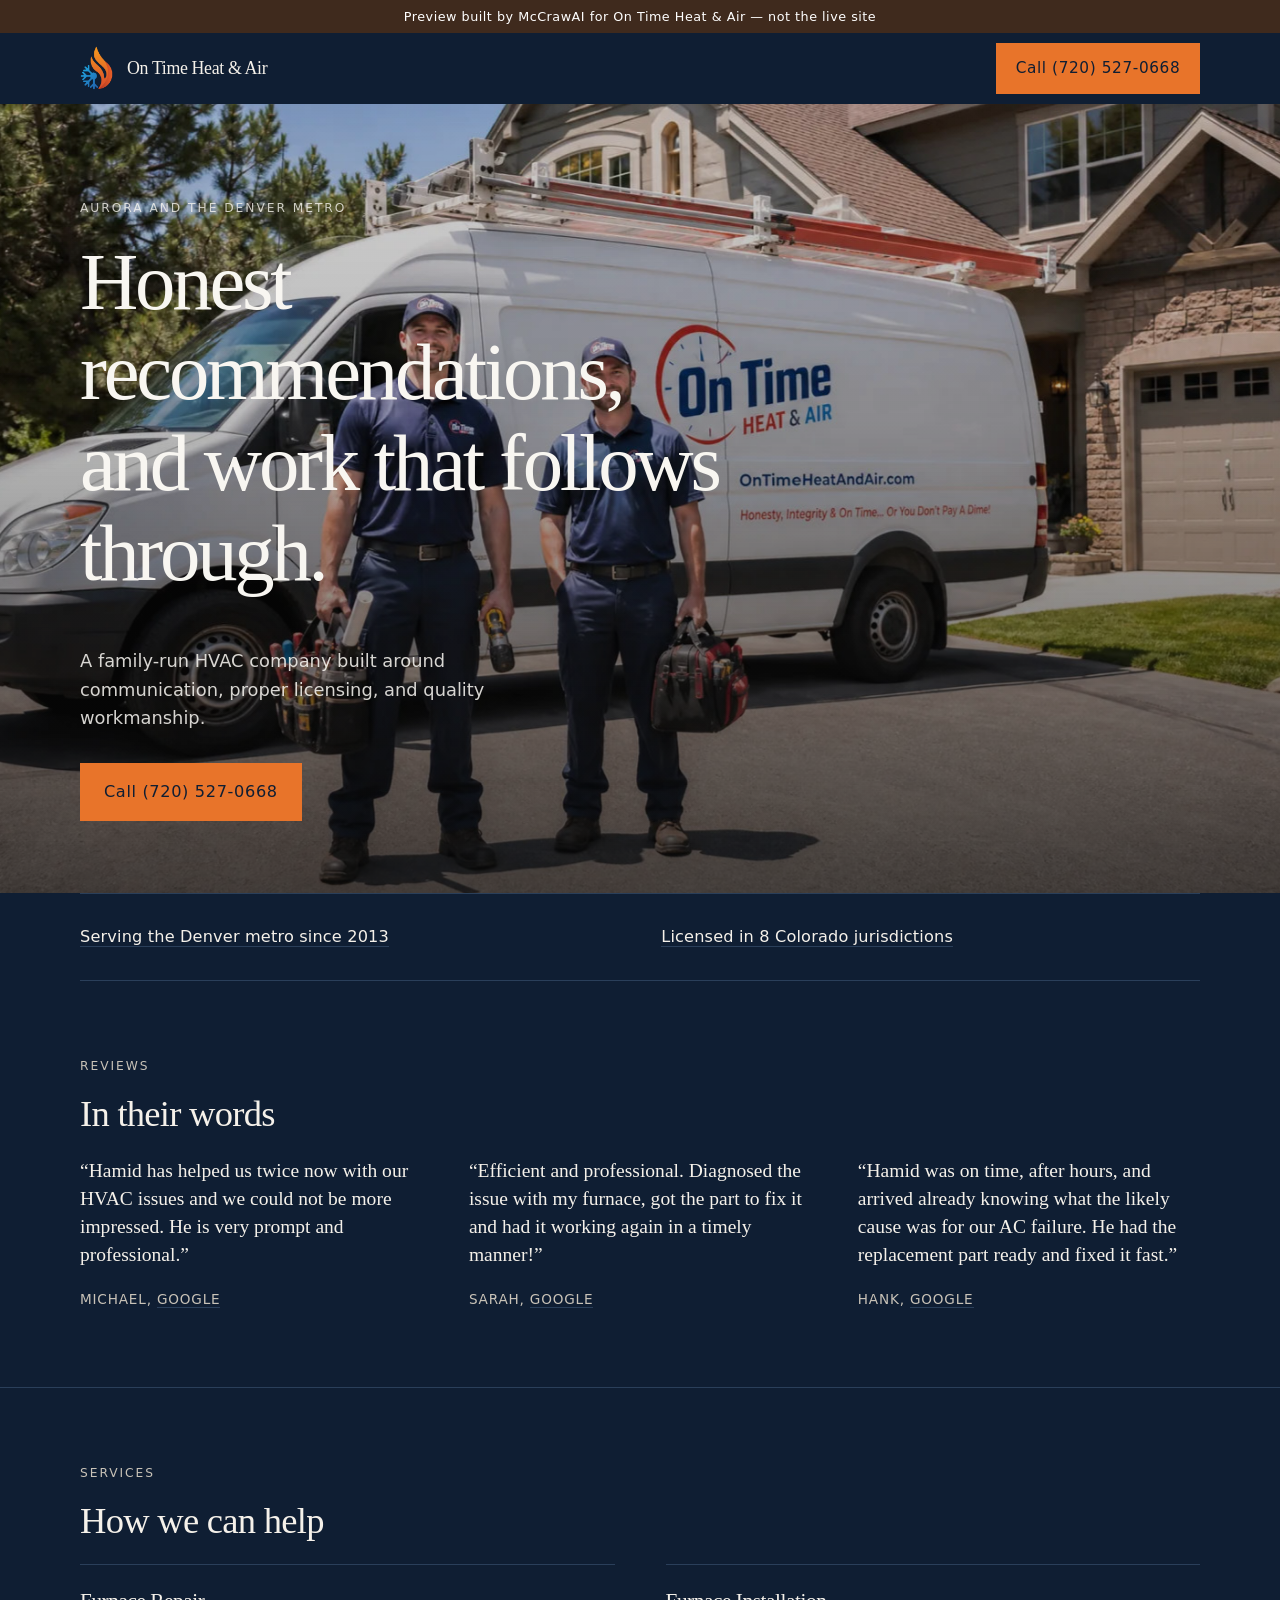
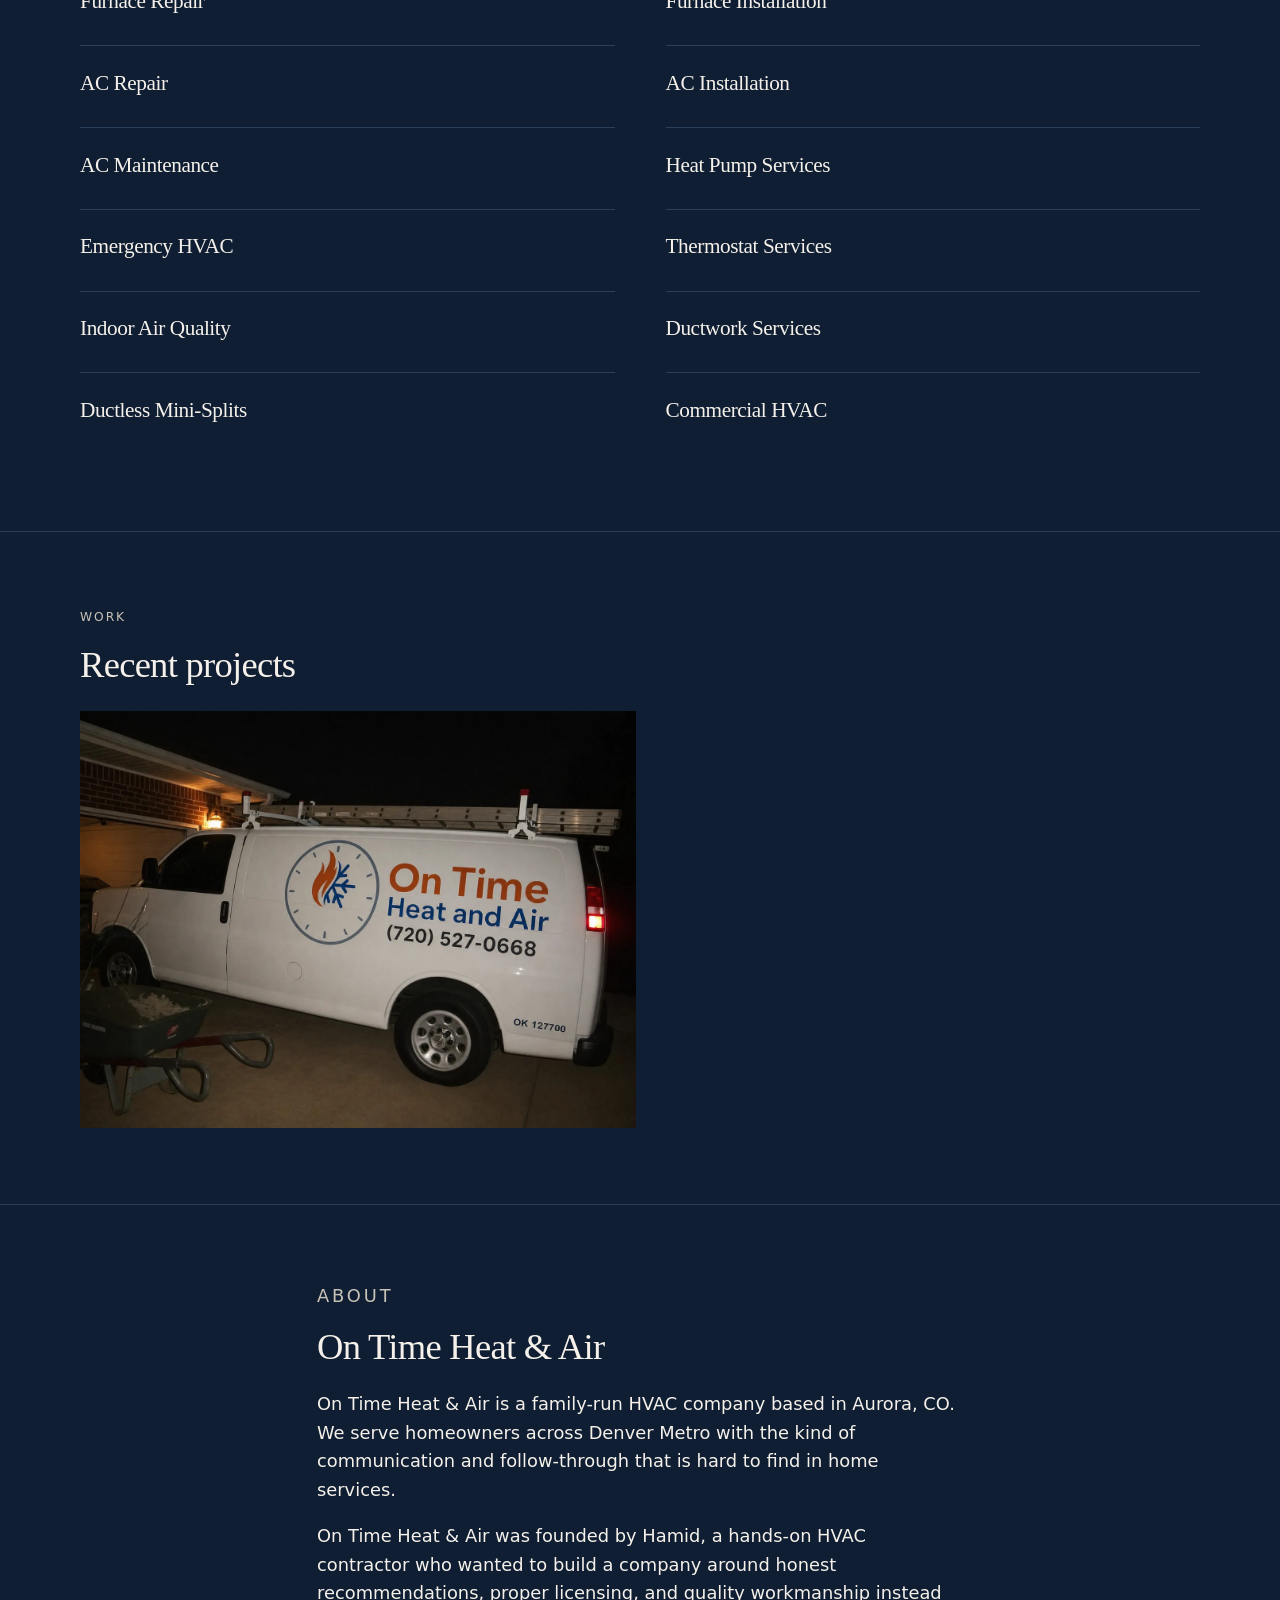
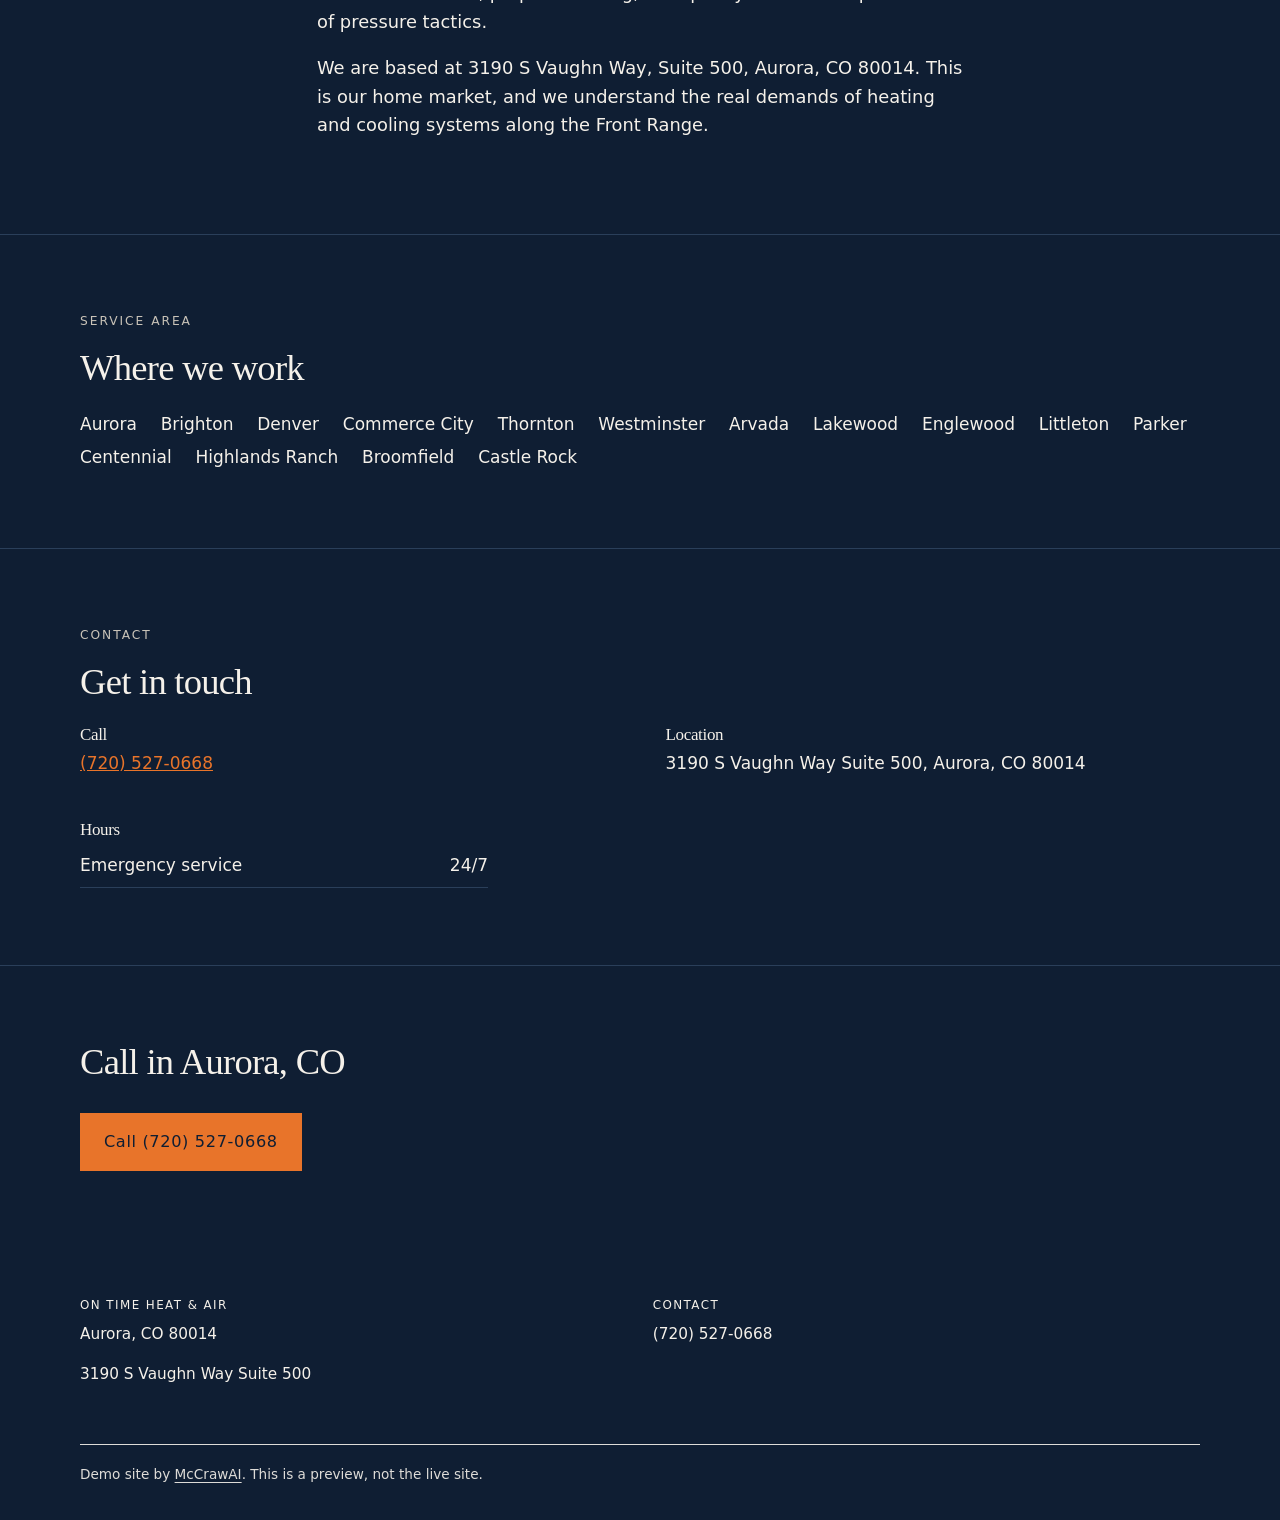
==== commit f3ec2189: "Publish preview demo for On Time Heat & Air" ====
--- a/index.html
+++ b/index.html
@@ -14,19 +14,19 @@
 <meta property="og:url" content="https://mccrawaiops.github.io/demo-on-time-heat-and-air/">
 <meta property="og:image" content="https://mccrawaiops.github.io/demo-on-time-heat-and-air/img/hero.jpg">
 <meta name="twitter:card" content="summary">
-<meta name="theme-color" content="#f3f4f6">
+<meta name="theme-color" content="#0F1E33">
 <link rel="icon" href="img/favicon.png" type="image/png">
 <link rel="apple-touch-icon" href="img/favicon.png">
 <link rel="preload" as="image" href="img/hero-sm.jpg" imagesrcset="img/hero-sm.jpg 800w, img/hero.jpg 1600w" imagesizes="100vw">
 <link rel="stylesheet" href="styles.css">
 <script type="application/ld+json">{"@context":"https://schema.org","@graph":[{"@type":"LocalBusiness","@id":"https://mccrawaiops.github.io/demo-on-time-heat-and-air/#business","name":"On Time Heat & Air","url":"https://mccrawaiops.github.io/demo-on-time-heat-and-air/","telephone":"+17205270668","address":{"@type":"PostalAddress","streetAddress":"3190 S Vaughn Way Suite 500","addressLocality":"Aurora","addressRegion":"CO","postalCode":"80014","addressCountry":"US"},"areaServed":[{"@type":"Place","name":"Aurora"},{"@type":"Place","name":"Brighton"},{"@type":"Place","name":"Denver"},{"@type":"Place","name":"Commerce City"},{"@type":"Place","name":"Thornton"},{"@type":"Place","name":"Westminster"},{"@type":"Place","name":"Arvada"},{"@type":"Place","name":"Lakewood"},{"@type":"Place","name":"Englewood"},{"@type":"Place","name":"Littleton"},{"@type":"Place","name":"Parker"},{"@type":"Place","name":"Centennial"},{"@type":"Place","name":"Highlands Ranch"},{"@type":"Place","name":"Broomfield"},{"@type":"Place","name":"Castle Rock"}],"description":"On Time Heat & Air is a family-run HVAC company based in Aurora, CO. We serve homeowners across Denver Metro with the kind of communication and follow-through that is hard to find in home services.\n\nOn Time Heat & Air was founded by Hamid, a hands-on HVAC contractor who wanted to build a company around honest recommendations, proper licensing, and quality workmanship instead of pressure tactics.\n\nWe are based at 3190 S Vaughn Way, Suite 500, Aurora, CO 80014. This is our home market, and we understand the real demands of heating and cooling systems along the Front Range.","logo":"https://mccrawaiops.github.io/demo-on-time-heat-and-air/img/logo.png","image":"https://mccrawaiops.github.io/demo-on-time-heat-and-air/img/hero.jpg"},{"@type":"WebPage","@id":"https://mccrawaiops.github.io/demo-on-time-heat-and-air/","url":"https://mccrawaiops.github.io/demo-on-time-heat-and-air/","name":"On Time Heat & Air","about":{"@id":"https://mccrawaiops.github.io/demo-on-time-heat-and-air/#business"}}]}</script>
 </head>
-<body class="layout-crisp base-light">
+<body class="layout-crisp base-dark">
 <div class="preview-ribbon">Preview built by McCrawAI for On Time Heat &amp; Air — not the live site</div>
 <a class="skip" href="#main">Skip to content</a>
 <header class="top" id="top">
   <div class="wrap bar">
-    <a href="index.html" class="brand"><img src="img/logo.png" width="234" height="214" alt="On Time Heat &amp; Air"><span class="wordmark">On Time Heat &amp; Air</span></a>
+    <a href="index.html" class="brand"><img src="img/logo.png" width="480" height="632" alt="On Time Heat &amp; Air"><span class="wordmark">On Time Heat &amp; Air</span></a>
     <a class="callbtn" href="tel:+17205270668">Call (720) 527-0668</a>
   </div>
 </header>
--- a/styles.css
+++ b/styles.css
@@ -4,19 +4,25 @@
 
 /* Prospect demo styles. Two typefaces per site, injected as --font-head and --font-body. */
 :root{
-  --primary:#1b365d;
-  --accent:#d65a1e;
-  --bg:#f3f4f6;
-  --ink:#1a1a1a;
-  --muted:#5a5e66;
-  --paper:#ffffff;
-  --line:#d5d8de;
-  --header:#ffffff;
-  --header-ink:#1b365d;
+  --primary:#F5F1EA;
+  --accent:#E8742A;
+  --bg:#0F1E33;
+  --ink:#F5F1EA;
+  --muted:#C9C3B8;
+  --paper:#162640;
+  --line:#2A3F5A;
+  --header:#0F1E33;
+  --header-ink:#F5F1EA;
+  --btn-ink:#0F1E33;
+  --secondary:#2368B1;
+  --footer:#0F1E33;
+  --footer-ink:#F5F1EA;
+  --logo-h:44px;
+  --logo-max-w:220px;
   --ribbon:#3f2a1d;
   --font-head:Georgia,"Iowan Old Style","Times New Roman",serif;
   --font-body:system-ui,-apple-system,"Segoe UI",sans-serif;
-  --header-h:4.25rem;
+  --header-h:calc(var(--logo-h) + 1.5rem);
 }
 *,*::before,*::after{box-sizing:border-box}
 html{font-size:17px;-webkit-text-size-adjust:100%}
@@ -75,11 +81,11 @@
   padding:.6rem 0;
 }
 .brand{display:flex;align-items:center;gap:.8rem;text-decoration:none;color:var(--header-ink);min-width:0}
-.brand img{height:44px;width:auto;max-width:200px}
+.brand img{height:var(--logo-h);width:auto;max-width:var(--logo-max-w)}
 .wordmark{font-family:var(--font-head);font-weight:500;font-size:1.05rem;line-height:1.2;letter-spacing:-0.02em}
 .callbtn{
   background:var(--accent);
-  color:#fff;
+  color:var(--btn-ink);
   text-decoration:none;
   font-weight:500;
   font-size:.9rem;
@@ -109,7 +115,7 @@
 .btn{
   display:inline-block;
   background:var(--accent);
-  color:#fff;
+  color:var(--btn-ink);
   text-decoration:none;
   font-weight:500;
   font-size:.95rem;
@@ -155,7 +161,7 @@
 .hero-bleed h1,.hero-bleed .eyebrow,.hero-bleed .lead{color:#f8f6f1}
 .hero-bleed .eyebrow{color:rgba(248,246,241,.78)}
 .hero-bleed .lead{color:rgba(248,246,241,.86)}
-.hero-bleed .btn{background:#fff;color:#161412;border-color:#fff}
+.hero-bleed .btn{background:var(--accent);color:var(--btn-ink);border-color:var(--accent)}
 @keyframes hero-settle{from{transform:scale(1.08);opacity:.7}to{transform:scale(1.04);opacity:1}}
 @keyframes fade-up{from{opacity:0;transform:translateY(.6rem)}to{opacity:1;transform:none}}
 .hero-bleed .hero-copy{animation:fade-up 1s ease both .2s}
@@ -259,12 +265,12 @@
 .cta-band{padding:4.5rem 0;border-top:1px solid var(--line)}
 .cta-band h2{max-width:16ch}
 
-.foot{padding:3rem 0 2rem;font-size:.9rem;color:var(--muted)}
-.foot a{color:var(--ink);text-decoration:none}
+.foot{padding:3rem 0 2rem;font-size:.9rem;background:var(--footer);color:var(--footer-ink)}
+.foot a{color:var(--footer-ink);text-decoration:none}
 .cols{display:grid;gap:1.5rem;grid-template-columns:repeat(auto-fit,minmax(160px,1fr))}
-.foot h3{color:var(--ink);font-family:var(--font-body);font-size:.7rem;letter-spacing:.12em;text-transform:uppercase;font-weight:500;margin:0 0 .6rem}
-.credit{margin-top:2.5rem;padding-top:1.1rem;border-top:1px solid var(--line);font-size:.8rem;color:var(--muted)}
-.credit a{color:var(--muted);text-decoration:underline;text-underline-offset:3px}
+.foot h3{color:var(--footer-ink);font-family:var(--font-body);font-size:.7rem;letter-spacing:.12em;text-transform:uppercase;font-weight:500;margin:0 0 .6rem}
+.credit{margin-top:2.5rem;padding-top:1.1rem;border-top:1px solid currentColor;opacity:.9;font-size:.8rem}
+.credit a{color:inherit;text-decoration:underline;text-underline-offset:3px}
 
 /* Dark bases */
 .base-dark{background:var(--bg);color:var(--ink)}
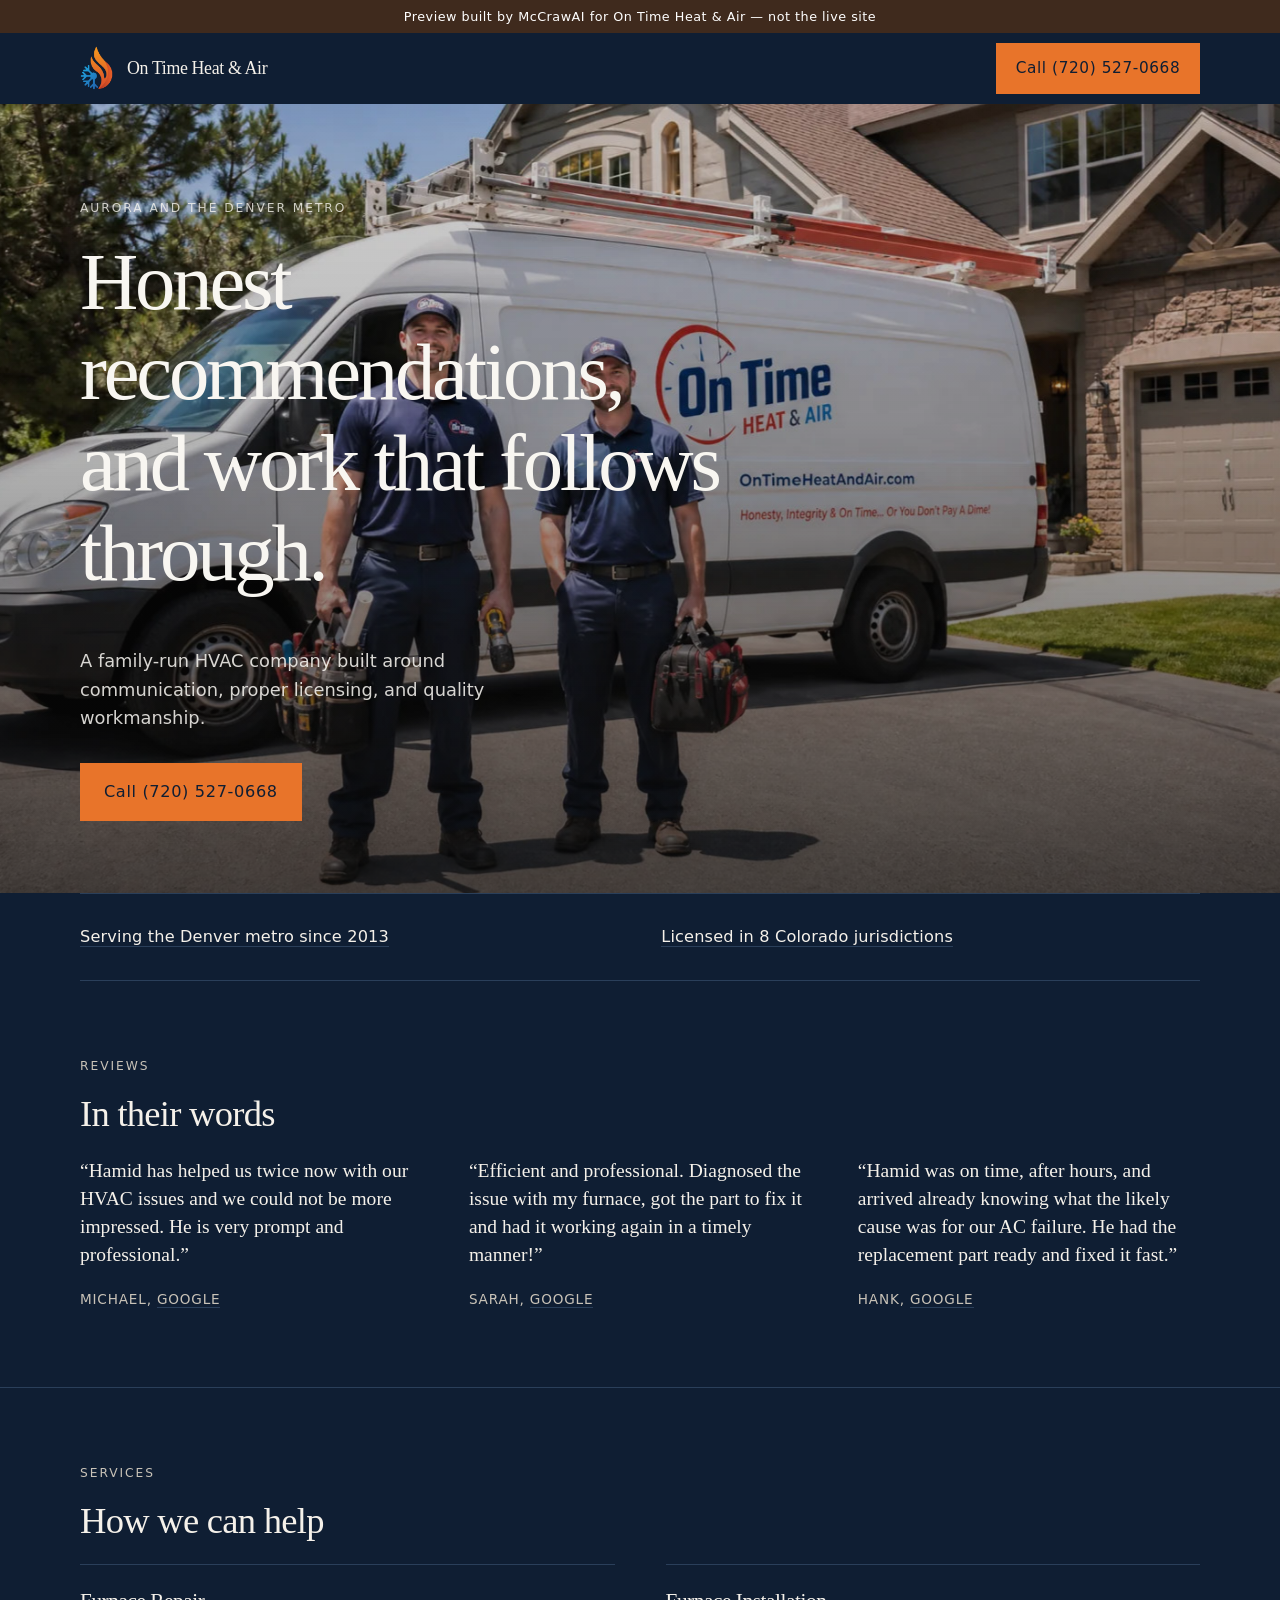
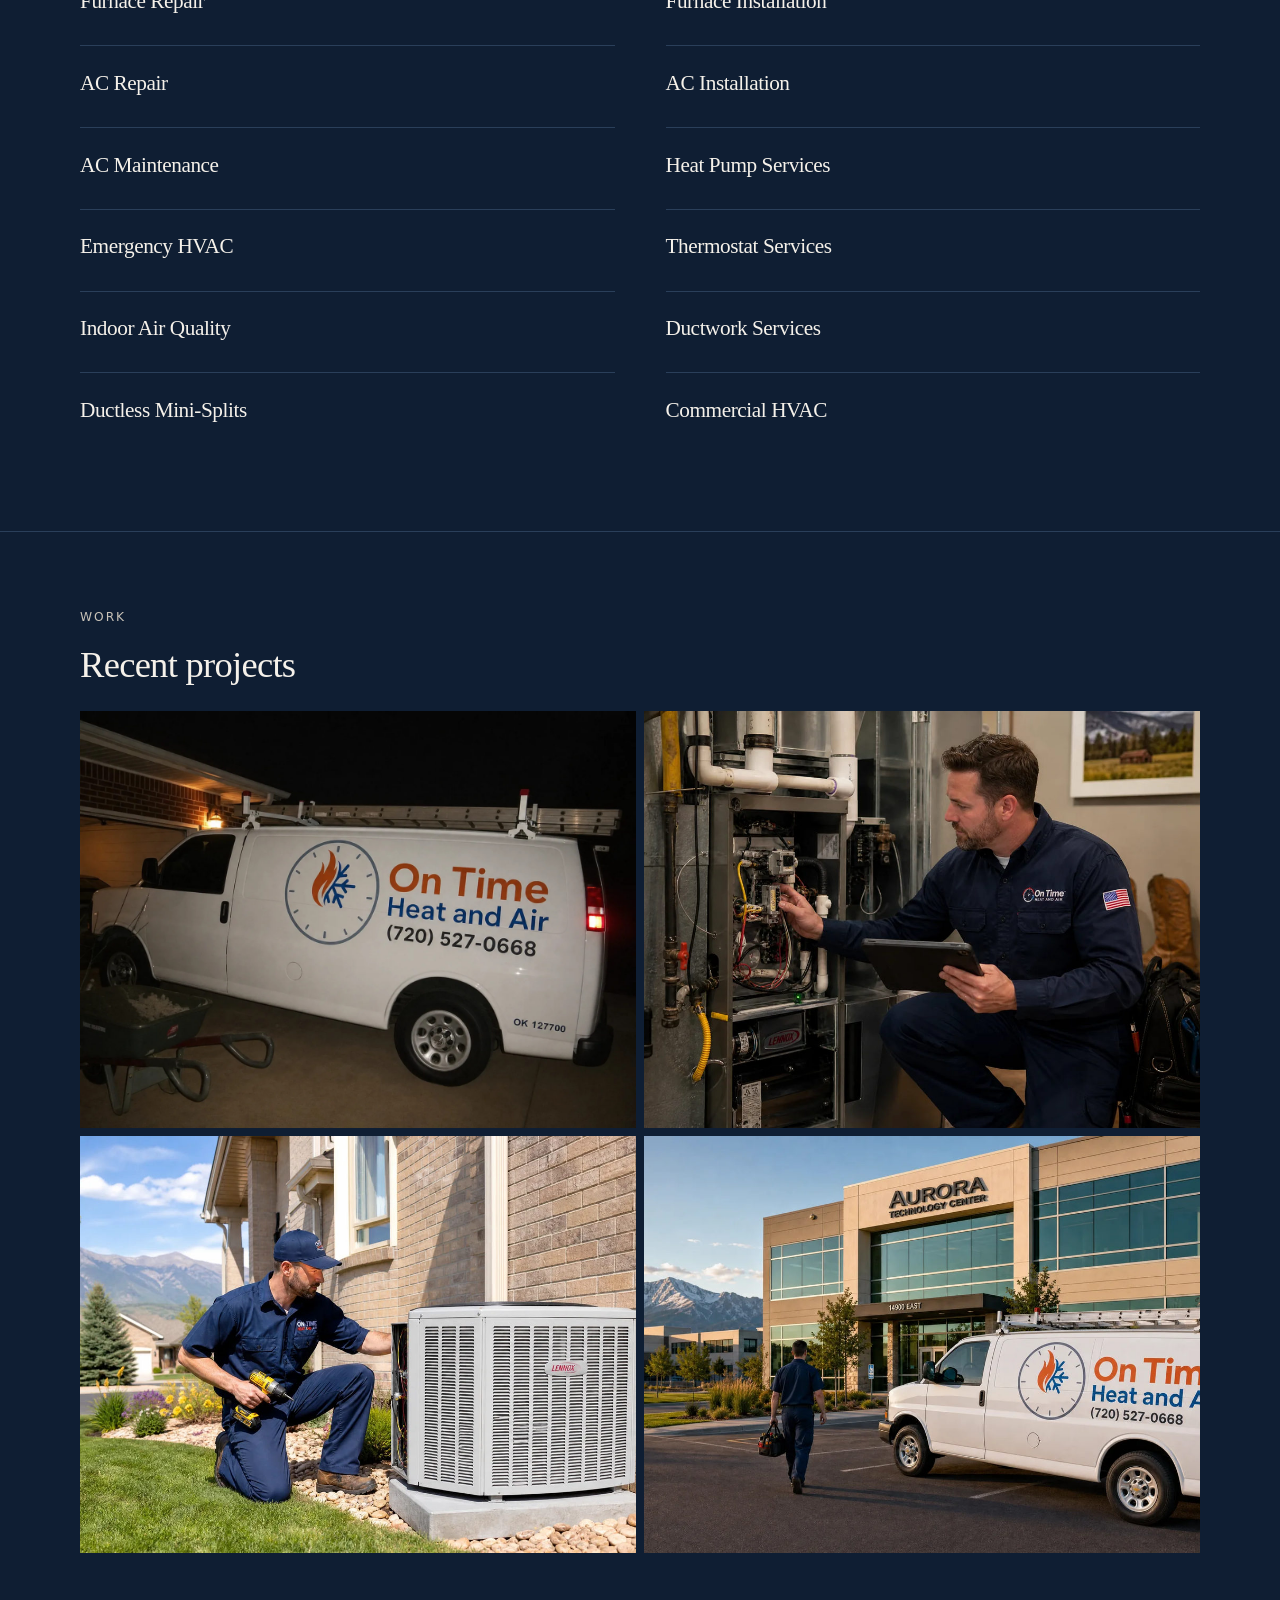
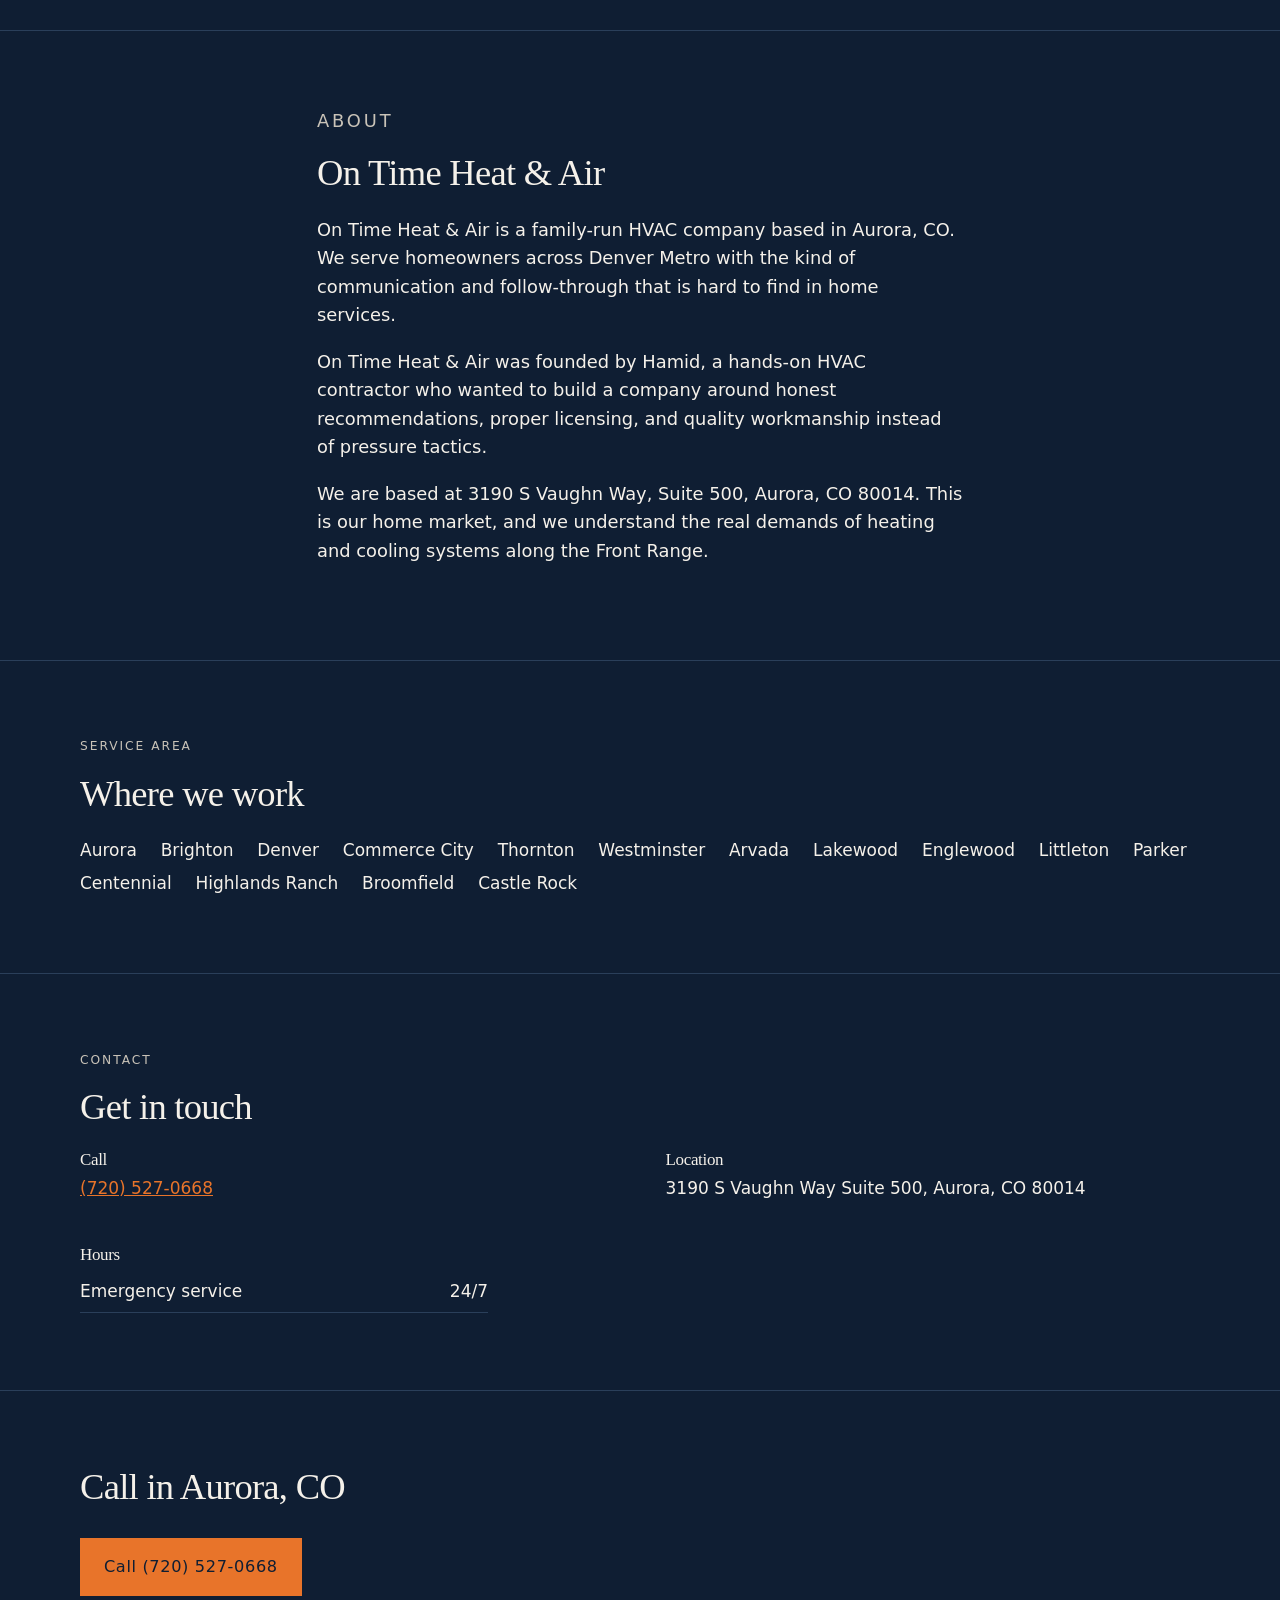
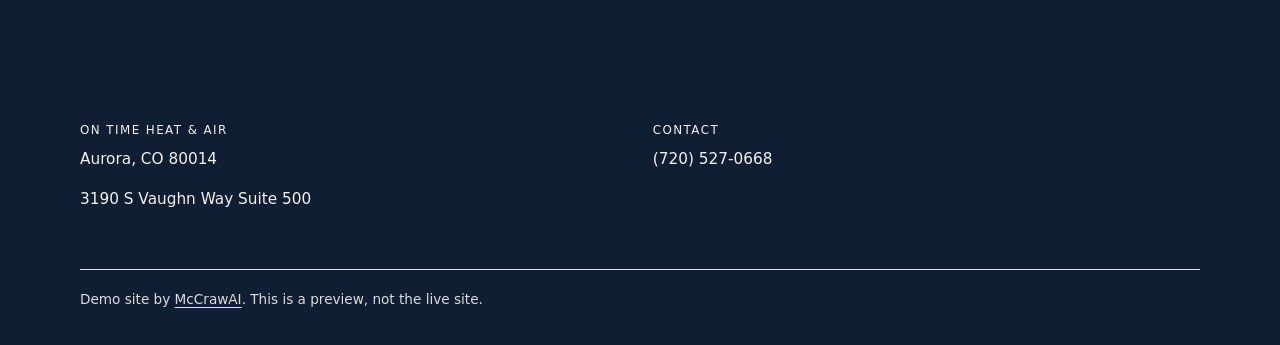
==== commit ef4f04e8: "Publish preview demo for On Time Heat & Air" ====
--- a/index.html
+++ b/index.html
@@ -35,7 +35,7 @@
 <section class="trust-band" id="trust"><div class="wrap"><div class="trust"><div class="trust-item"><p><a href="https://ontimeheatair.com/reviews" rel="noopener" target="_blank">Serving the Denver metro since 2013</a></p></div><div class="trust-item"><p><a href="https://ontimeheatair.com/" rel="noopener" target="_blank">Licensed in 8 Colorado jurisdictions</a></p></div></div></div></section>
 <section class="sec" id="reviews"><div class="wrap"><p class="kicker">Reviews</p><h2>In their words</h2><div class="reviews"><blockquote class="review"><p>“Hamid has helped us twice now with our HVAC issues and we could not be more impressed. He is very prompt and professional.”</p><footer>Michael, <a href="https://ontimeheatair.com/reviews" rel="noopener" target="_blank">Google</a></footer></blockquote><blockquote class="review"><p>“Efficient and professional. Diagnosed the issue with my furnace, got the part to fix it and had it working again in a timely manner!”</p><footer>Sarah, <a href="https://ontimeheatair.com/reviews" rel="noopener" target="_blank">Google</a></footer></blockquote><blockquote class="review"><p>“Hamid was on time, after hours, and arrived already knowing what the likely cause was for our AC failure. He had the replacement part ready and fixed it fast.”</p><footer>Hank, <a href="https://ontimeheatair.com/reviews" rel="noopener" target="_blank">Google</a></footer></blockquote></div></div></section>
 <section class="sec" id="services"><div class="wrap"><p class="kicker">Services</p><h2>How we can help</h2><div class="svcs"><article class="svc"><h3>Furnace Repair</h3></article><article class="svc"><h3>Furnace Installation</h3></article><article class="svc"><h3>AC Repair</h3></article><article class="svc"><h3>AC Installation</h3></article><article class="svc"><h3>AC Maintenance</h3></article><article class="svc"><h3>Heat Pump Services</h3></article><article class="svc"><h3>Emergency HVAC</h3></article><article class="svc"><h3>Thermostat Services</h3></article><article class="svc"><h3>Indoor Air Quality</h3></article><article class="svc"><h3>Ductwork Services</h3></article><article class="svc"><h3>Ductless Mini-Splits</h3></article><article class="svc"><h3>Commercial HVAC</h3></article></div></div></section>
-<section class="sec" id="work"><div class="wrap"><p class="kicker">Work</p><h2>Recent projects</h2><div class="gallery"><figure><img src="img/van.jpg" srcset="img/van-sm.jpg 700w, img/van.jpg 1400w" sizes="(max-width:700px) 100vw, 60vw" width="1400" height="1050" alt="On Time Heat &amp; Air van showing the company name and phone number" loading="lazy" decoding="async"></figure></div></div></section>
+<section class="sec" id="work"><div class="wrap"><p class="kicker">Work</p><h2>Recent projects</h2><div class="gallery"><figure><img src="img/van.jpg" srcset="img/van-sm.jpg 700w, img/van.jpg 1400w" sizes="(max-width:700px) 100vw, 60vw" width="1400" height="1050" alt="On Time Heat &amp; Air van showing the company name and phone number" loading="lazy" decoding="async"></figure><figure><img src="img/furnace.jpg" srcset="img/furnace-sm.jpg 700w, img/furnace.jpg 1400w" sizes="(max-width:700px) 100vw, 60vw" width="1400" height="788" alt="Residential furnace work" loading="lazy" decoding="async"></figure><figure><img src="img/ac-repair.jpg" srcset="img/ac-repair-sm.jpg 700w, img/ac-repair.jpg 1400w" sizes="(max-width:700px) 100vw, 60vw" width="1400" height="788" alt="Residential air conditioning repair" loading="lazy" decoding="async"></figure><figure><img src="img/commercial.jpg" srcset="img/commercial-sm.jpg 700w, img/commercial.jpg 1400w" sizes="(max-width:700px) 100vw, 60vw" width="1400" height="788" alt="Commercial HVAC work" loading="lazy" decoding="async"></figure></div></div></section>
 <section class="sec" id="about"><div class="wrap about"><p class="kicker">About</p><h2>On Time Heat &amp; Air</h2><p>On Time Heat &amp; Air is a family-run HVAC company based in Aurora, CO. We serve homeowners across Denver Metro with the kind of communication and follow-through that is hard to find in home services.</p><p>On Time Heat &amp; Air was founded by Hamid, a hands-on HVAC contractor who wanted to build a company around honest recommendations, proper licensing, and quality workmanship instead of pressure tactics.</p><p>We are based at 3190 S Vaughn Way, Suite 500, Aurora, CO 80014. This is our home market, and we understand the real demands of heating and cooling systems along the Front Range.</p></div></section>
 <section class="sec" id="area"><div class="wrap"><p class="kicker">Service area</p><h2>Where we work</h2><ul class="towns"><li>Aurora</li><li>Brighton</li><li>Denver</li><li>Commerce City</li><li>Thornton</li><li>Westminster</li><li>Arvada</li><li>Lakewood</li><li>Englewood</li><li>Littleton</li><li>Parker</li><li>Centennial</li><li>Highlands Ranch</li><li>Broomfield</li><li>Castle Rock</li></ul></div></section>
 <section class="sec" id="contact"><div class="wrap"><p class="kicker">Contact</p><h2>Get in touch</h2><div class="contact-list"><div class="contact-item"><h2>Call</h2><p><a href="tel:+17205270668">(720) 527-0668</a></p></div><div class="contact-item"><h2>Location</h2><p>3190 S Vaughn Way Suite 500, Aurora, CO 80014</p></div><div class="contact-item"><h2>Hours</h2><ul class="hours"><li><span>Emergency service</span><span>24/7</span></li></ul></div></div></div></section>
--- a/styles.css
+++ b/styles.css
@@ -25,7 +25,7 @@
   --header-h:calc(var(--logo-h) + 1.5rem);
 }
 *,*::before,*::after{box-sizing:border-box}
-html{font-size:17px;-webkit-text-size-adjust:100%}
+html{font-size:17px;-webkit-text-size-adjust:100%;overflow-x:clip}
 body{
   margin:0;
   font-family:var(--font-body);
@@ -80,8 +80,9 @@
   min-height:var(--header-h);
   padding:.6rem 0;
 }
-.brand{display:flex;align-items:center;gap:.8rem;text-decoration:none;color:var(--header-ink);min-width:0}
-.brand img{height:var(--logo-h);width:auto;max-width:var(--logo-max-w)}
+.brand{display:flex;align-items:center;gap:.8rem;text-decoration:none;color:var(--header-ink);flex:1 1 auto;min-width:0}
+.brand img{height:var(--logo-h);width:auto;max-width:min(var(--logo-max-w),100%);max-height:var(--logo-h);object-fit:contain;object-position:left center}
+.callbtn{flex:0 0 auto}
 .wordmark{font-family:var(--font-head);font-weight:500;font-size:1.05rem;line-height:1.2;letter-spacing:-0.02em}
 .callbtn{
   background:var(--accent);
@@ -96,6 +97,11 @@
   transition:opacity .5s ease;
 }
 .callbtn:hover{opacity:.86}
+@media(max-width:700px){
+  .bar{gap:.75rem}
+  .brand img{height:auto;max-height:min(2.75rem,var(--logo-h))}
+  .callbtn{padding:.6rem .85rem;font-size:.82rem}
+}
 
 /* Hero */
 .hero{position:relative;isolation:isolate}
@@ -249,8 +255,12 @@
 }
 .layout-editorial .gallery img{aspect-ratio:4/5}
 .layout-editorial .gallery figure:nth-child(3n+1) img{aspect-ratio:16/11}
-.layout-crisp .gallery{grid-template-columns:1fr 1fr;gap:.5rem}
+.layout-crisp .gallery{grid-template-columns:1fr;gap:.5rem}
 .layout-crisp .gallery img{aspect-ratio:4/3}
+@media(min-width:700px){
+  .layout-crisp .gallery{grid-template-columns:1fr 1fr}
+  .layout-crisp .gallery figure:only-child{grid-column:1/-1}
+}
 
 .towns{margin:0;padding:0;list-style:none;display:flex;flex-wrap:wrap;gap:.35rem 1.4rem}
 .towns li{margin:0}
@@ -263,11 +273,14 @@
 .contact-item p{margin:0}
 
 .cta-band{padding:4.5rem 0;border-top:1px solid var(--line)}
-.cta-band h2{max-width:16ch}
+.cta-band h2{max-width:22ch}
 
 .foot{padding:3rem 0 2rem;font-size:.9rem;background:var(--footer);color:var(--footer-ink)}
 .foot a{color:var(--footer-ink);text-decoration:none}
-.cols{display:grid;gap:1.5rem;grid-template-columns:repeat(auto-fit,minmax(160px,1fr))}
+.cols{display:grid;gap:1.75rem 1.5rem;grid-template-columns:1fr}
+.cols > *{min-width:0;overflow-wrap:anywhere}
+.foot a,.contact-item a{overflow-wrap:anywhere}
+@media(min-width:600px){.cols{grid-template-columns:repeat(auto-fit,minmax(160px,1fr))}}
 .foot h3{color:var(--footer-ink);font-family:var(--font-body);font-size:.7rem;letter-spacing:.12em;text-transform:uppercase;font-weight:500;margin:0 0 .6rem}
 .credit{margin-top:2.5rem;padding-top:1.1rem;border-top:1px solid currentColor;opacity:.9;font-size:.8rem}
 .credit a{color:inherit;text-decoration:underline;text-underline-offset:3px}
